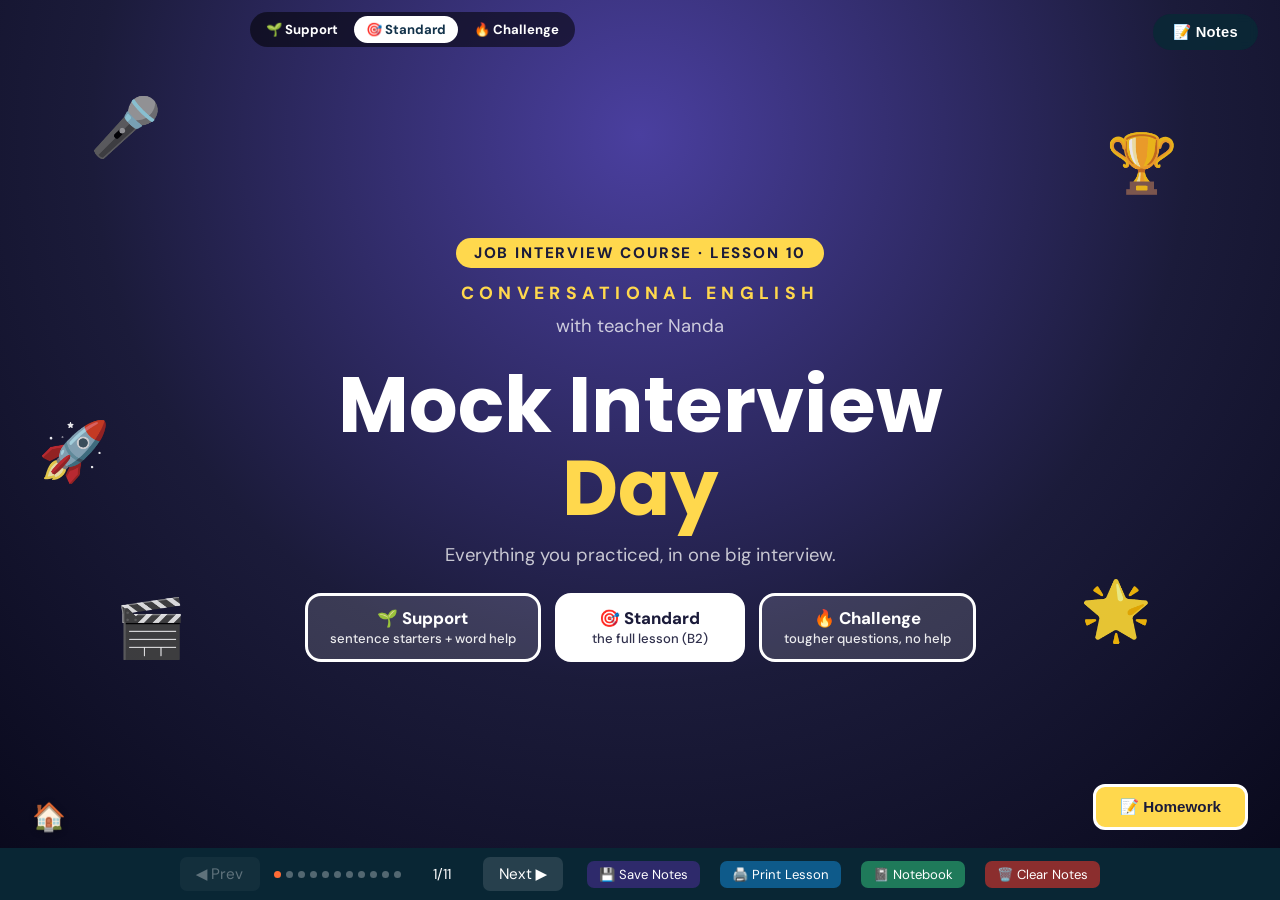
==== L10/index.html @ 5a89c386 "updates" ====
<!DOCTYPE html>
<html lang="en">
<head>
<meta charset="UTF-8">
<meta name="viewport" content="width=device-width, initial-scale=1.0">
<title>Job Interview 10 — Mock Interview Day</title>
<link rel="preconnect" href="https://fonts.googleapis.com">
<link href="https://fonts.googleapis.com/css2?family=Poppins:wght@600;700;800&family=DM+Sans:wght@400;500;700;800&display=swap" rel="stylesheet">
<style>
  * { box-sizing: border-box; }
  body { margin:0; font-family:'Segoe UI', system-ui, sans-serif; background:#0A0A0A; }
  #deck { position:relative; width:100%; height:100vh; overflow:hidden; }
  .slide {
    position:absolute; inset:0; opacity:0; pointer-events:none;
    transition:opacity .35s ease; overflow-y:auto; min-height:100vh;
    display:flex; flex-direction:column; background:#fff;
  }
  .slide.active { opacity:1; pointer-events:auto; }

  /* ===== COVER / HW COVER ===== */
  #s1, #hw-cover {
    background: linear-gradient(135deg, #180B08 0%, #3D1810 30%, #6B2318 55%, #8B3A1E 75%, #C44D1E 100%);
    align-items:center; justify-content:center;
  }
  .title-inner { position:relative; width:100%; height:100%; display:flex; flex-direction:column; align-items:center; justify-content:center; padding:40px; }
  .title-label { text-transform:uppercase; letter-spacing:.18em; font-size:1.1rem; font-weight:500; color:rgba(255,255,255,.65); margin-bottom:10px; }
  .title-sub { font-size:1.15rem; font-weight:400; color:rgba(255,255,255,.75); margin-bottom:26px; }
  .title-main { font-size:3.4rem; font-weight:900; color:#fff; line-height:1.1; text-align:center; max-width:900px; }
  .title-accent { color:#FF6B35; text-shadow:0 0 28px rgba(255,107,53,.5); }
  .hw-badge { background:rgba(255,255,255,.1); border-radius:8px; padding:7px 22px; font-size:1rem; letter-spacing:.15em; color:rgba(255,255,255,.85); text-transform:uppercase; font-weight:600; margin-bottom:32px; }

  /* ===== BANNERS ===== */
  .banner { width:100%; padding:13px 28px; font-size:1.1rem; font-weight:700; letter-spacing:.03em; display:flex; align-items:center; gap:10px; flex-shrink:0; color:#fff; }
  .banner-leadin    { background:#D35400; }
  .banner-listening { background:#0E7A8A; }
  .banner-speaking  { background:#B23A6B; }
  .banner-grammar   { background:#5A2E8C; }
  .banner-pron      { background:#A8571E; }
  .banner-reading   { background:#2A6B42; }
  .banner-vocab     { background:#1E7A5F; }
  .banner-video     { background:#A83232; }
  .banner-review    { background:#2E2A6B; }
  .banner-hw        { background:#1C2B3A; }

  .slide-main { flex:1; overflow-y:auto; width:100%; display:flex; flex-direction:column; padding-bottom:60px; }
  .content { padding:24px 48px 20px; flex:1; }
  h2 { font-size:1.85rem; font-weight:800; color:#1C2B3A; margin:0 0 14px; }
  .instruction { font-size:1.08rem; font-weight:700; color:#1C2B3A; margin:0 0 18px; }
  .inst-light { font-size:1.05rem; font-weight:400; color:#1C2B3A; margin:0 0 18px; line-height:1.7; }
  .discuss-label { font-size:1.08rem; font-weight:700; color:#1C2B3A; margin:0 0 14px; line-height:1.7; }
  .section-subhead { font-size:1.3rem; font-weight:800; color:#5A2E8C; margin:24px 0 10px; }
  .discuss-list { margin:0 0 18px; padding-left:22px; line-height:1.9; font-size:1.06rem; color:#1C2B3A; }
  .discuss-list li { margin-bottom:10px; }
  .discuss-box { background:#F4F8FA; border-left:6px solid #0E7A8A; border-radius:12px; padding:16px 20px 4px; margin-top:20px; }
  .discuss-box .discuss-label { margin-bottom:10px; line-height:1.7; }
  .discuss-box .discuss-list { margin-bottom:12px; }

  /* ===== CARDS / EXERCISE CONTAINERS ===== */
  .card { background:#F4F8FA; border-radius:12px; padding:1.5rem; box-shadow:0 2px 8px rgba(0,0,0,.06); margin-bottom:20px; }
  .book-placeholder { border:2px dashed #C9A227; background:#FBF6E8; border-radius:12px; padding:32px 24px; text-align:center; color:#7A5A1E; font-weight:600; margin-bottom:20px; }
  .book-placeholder .bp-icon { font-size:2.2rem; display:block; margin-bottom:8px; }
  .book-placeholder .bp-note { font-weight:400; font-size:1.05rem; color:#9A7A2E; margin-top:6px; }
  .lead-img-wrap { text-align:center; margin-bottom:20px; }
  .lead-img { width:100%; max-height:280px; object-fit:cover; border-radius:14px; box-shadow:0 4px 16px rgba(0,0,0,.15); }
  .lead-img-caption { font-size:1.08rem; font-style:italic; font-weight:700; color:#8B3A1E; margin:12px 0 0; }

  .ex-row { font-size:1.06rem; line-height:1.7; margin-bottom:10px; color:#1C2B3A; }
  .ans-input { border:none; border-bottom:2px solid #5A2E8C; background:transparent; font-size:1.05rem; font-weight:700; width:160px; padding:2px 4px; text-align:left; font-family:inherit; color:#1C2B3A; }
  .ans-input.small { width:120px; }
  .ans-input.wide { width:100%; margin-top:6px; }
  .ans-input.half { width:50%; margin-top:6px; }
  textarea.ans-input { display:block; min-height:70px; resize:vertical; text-align:left; }
  .ans-input:focus { outline:none; border-bottom-color:#B23A6B; }
  .ans-input.correct { color:#1A7A4A; border-bottom-color:#1A7A4A; }
  .ans-input.wrong { color:#C4614A; border-bottom-color:#C4614A; }
  .ans-input.empty-warn { color:#C98A1E; border-bottom-color:#C98A1E; }

  .two-col { columns:2; column-gap:40px; }
  .two-col .ex-row { break-inside:avoid; }
  .fixed-two-col { display:grid; grid-template-columns:1fr 1fr; gap:0 40px; align-items:start; }
  .fixed-three-col { display:grid; grid-template-columns:1fr 1fr 1fr; gap:0 28px; align-items:start; }

  .btn-row { display:flex; gap:12px; justify-content:center; margin-top:22px; flex-wrap:wrap; }
  .btn-check { background:#5A2E8C; color:#fff; border:none; border-radius:8px; padding:11px 26px; font-size:.95rem; font-weight:700; cursor:pointer; font-family:inherit; }
  .btn-reset { background:#e8e8ec; color:#333; border:none; border-radius:8px; padding:11px 26px; font-size:.95rem; font-weight:700; cursor:pointer; font-family:inherit; }
  .btn-suggest { background:#1B6E96; color:#fff; border:none; border-radius:8px; padding:11px 26px; font-size:.95rem; font-weight:700; cursor:pointer; font-family:inherit; }

  .suggest-box { display:none; background:#EAF4F6; border-left:4px solid #1B6E96; border-radius:8px; padding:16px 20px; margin-top:16px; font-size:1.05rem; line-height:1.7; color:#1C2B3A; }
  .suggest-box.show { display:block; }
  .suggest-box li { margin-bottom:6px; }

  /* circle MC */
  .circ-num { display:inline-flex; align-items:center; justify-content:center; width:24px; height:24px; border-radius:6px; font-weight:800; background:#eee; color:#5A2E8C; margin-right:8px; font-size:.9rem; }
  .circ-opt { border:1.5px solid #ccc; border-radius:14px; padding:4px 14px; margin:2px 4px; background:#fff; cursor:pointer; font-family:inherit; font-size:1.05rem; color:#1C2B3A; }
  .circ-opt.picked { border-color:#5A2E8C; background:#EEE7F7; font-weight:700; }
  .circ-opt.correct { border-color:#1A7A4A; background:#E3F5EA; color:#1A7A4A; font-weight:800; }
  .circ-opt.wrong { border-color:#C4614A; background:#FBEAE6; color:#C4614A; font-weight:800; }
  .example-badge { background:#2E7D32;color:#fff;display:inline-flex;align-items:center;justify-content:center;width:24px;height:24px;border-radius:6px;font-weight:800; margin-right:8px; font-size:.9rem; }

  /* classify */
  .classify-bank { display:flex; flex-wrap:wrap; gap:8px; margin-bottom:20px; }
  .classify-chip { border:1.5px solid #5A2E8C; color:#5A2E8C; border-radius:20px; padding:6px 16px; cursor:pointer; font-weight:700; font-size:1.05rem; background:#fff; font-family:inherit; }
  .classify-chip.selected { background:#5A2E8C; color:#fff; }
  .classify-chip.used { opacity:.35; cursor:default; border-style:dashed; }
  .classify-cols { display:grid; grid-template-columns:repeat(2,1fr); gap:14px; }
  .classify-col { background:#fff; border:2px solid #ddd; border-radius:10px; padding:14px; min-height:70px; cursor:pointer; }
  .classify-col h4 { margin:0 0 8px; font-size:1.1rem; color:#5A2E8C; }
  .classify-col .placed { display:inline-block; background:#EEE7F7; border-radius:14px; padding:3px 10px; margin:3px; font-size:1.05rem; font-weight:700; }
  .classify-col .placed.correct { background:#E3F5EA; color:#1A7A4A; }
  .classify-col .placed.wrong { background:#FBEAE6; color:#C4614A; }

  /* match colour pair */
  .match-wrap { display:grid; grid-template-columns:1fr 1fr; gap:40px; background:#F8FAFB; border-radius:14px; padding:1.3rem 1.4rem; }
  .match-col-head { font-weight:800; font-size:1.05rem; letter-spacing:.02em; margin-bottom:12px; padding-bottom:8px; border-bottom:2px solid #E0E6EC; }
  .match-col-head.mc-left { color:#5A2E8C; }
  .match-col-head.mc-right { color:#A8571E; }
  .match-item { padding:11px 14px; border-radius:8px; border:1.5px solid #ddd; margin-bottom:10px; cursor:pointer; font-size:1.05rem; color:#1C2B3A; user-select:none; position:relative; transition:border-color .15s, box-shadow .15s, transform .15s; background:#fff; box-shadow:0 1px 3px rgba(0,0,0,.06); display:flex; align-items:flex-start; }
  .match-item:not(.example-pair):hover { box-shadow:0 3px 10px rgba(0,0,0,.14); transform:translateY(-1px); }
  .match-item.example-pair { cursor:default; background:#EAF6EE !important; border-color:#2E7D32 !important; }
  .match-item.c0 { border-color:#7B2D8E; border-width:3px; background:#F3E6F7; box-shadow:0 0 0 2px rgba(123,45,142,.25); }
  .match-item.c1 { border-color:#C9822E; border-width:3px; background:#FBEFE0; box-shadow:0 0 0 2px rgba(201,130,46,.25); }
  .match-item.c2 { border-color:#2A5A9E; border-width:3px; background:#E3EBFA; box-shadow:0 0 0 2px rgba(42,90,158,.25); }
  .match-item.c3 { border-color:#0E7A8A; border-width:3px; background:#E3F2F4; box-shadow:0 0 0 2px rgba(14,122,138,.25); }
  .match-item.c4 { border-color:#B23A6B; border-width:3px; background:#F8E6EE; box-shadow:0 0 0 2px rgba(178,58,107,.25); }
  .match-item.c5 { border-color:#8C7A1E; border-width:3px; background:#F5F1DD; box-shadow:0 0 0 2px rgba(140,122,30,.25); }
  .match-item.c6 { border-color:#4A5A8C; border-width:3px; background:#E6E9F5; box-shadow:0 0 0 2px rgba(74,90,140,.25); }
  .match-item.c7 { border-color:#3E8C5E; border-width:3px; background:#E6F5EC; box-shadow:0 0 0 2px rgba(62,140,94,.25); }
  .match-item.picking { border-color:#5A2E8C; border-width:3px; border-style:dashed; box-shadow:0 0 0 2px rgba(90,46,140,.2); }
  .match-item.correctpair { outline:3px solid #1A7A4A; background:#1A7A4A !important; color:#fff; }
  .match-item.wrongpair { outline:3px solid #C4614A; background:#C4614A !important; color:#fff; }

  /* word bank tiles */
  .wb-bank { display:flex; flex-wrap:wrap; gap:8px; margin-bottom:18px; }
  .wb-bank.book-style { border-top:3px double #333; border-bottom:1px solid #ccc; padding:12px 4px; }
  .wb-tile { border:1.5px solid #A8571E; color:#A8571E; background:#fff; border-radius:18px; padding:6px 16px; cursor:pointer; font-weight:700; font-family:inherit; font-size:1.05rem; }
  .wb-tile.used { opacity:.35; border-style:dashed; cursor:default; }
  .wb-tile.selected { background:#A8571E; color:#fff; }
  .wb-tile.example-used { opacity:.5; border-style:dashed; cursor:default; text-decoration:line-through; }
  .wb-blank { display:inline-block; min-width:90px; border-bottom:2px solid #A8571E; padding:2px 8px; margin:0 3px; cursor:pointer; font-weight:700; color:#A8571E; text-align:center; }
  .wb-blank.filled { border-style:solid; }
  .wb-blank.correct { color:#1A7A4A; border-color:#1A7A4A; }
  .wb-blank.wrong { color:#C4614A; border-color:#C4614A; }

  /* audio / video placeholders */
  .audio-box { background:#f0f4f8; border-radius:999px; padding:10px 18px; display:flex; align-items:center; gap:14px; margin-bottom:18px; }
  .audio-box audio { width:100%; }
  .speaker-grid { display:grid; grid-template-columns:repeat(4,1fr); gap:16px; margin-bottom:22px; }
  .speaker-card { background:#F4F8FA; border-radius:14px; padding:12px; }
  .speaker-card img { width:100%; height:120px; object-fit:cover; border-radius:10px; display:block; }
  .speaker-card .sp-name { font-size:1.05rem; font-weight:800; color:#1C2B3A; margin:10px 0 8px; text-align:center; }
  .speaker-card .audio-box { margin-bottom:0; padding:6px 10px; }
  .who-table { border:1px solid #E2E8E2; border-radius:12px; overflow:hidden; }
  .who-row { display:grid; grid-template-columns:1fr repeat(4,86px); align-items:center; gap:8px; padding:9px 14px; border-bottom:1px solid #E2E8E2; font-size:1.06rem; line-height:1.5; color:#1C2B3A; }
  .who-row:last-child { border-bottom:none; }
  .who-row.who-head { background:#F4F8FA; font-weight:800; }
  .who-row.who-head span { text-align:center; }
  .who-row.who-head span:first-child { text-align:left; }
  .who-row .circ-opt { width:100%; margin:0; text-align:center; padding:4px 0; }
  .video-box { background:#1C2B3A; border-radius:14px; padding:16px 20px; margin-bottom:18px; }
  .video-box video { width:100%; border-radius:8px; display:block; }
  .video-box p { color:#fff; font-size:1.05rem; margin:0 0 10px; font-weight:700; letter-spacing:.02em; }
  .glossary-note { font-size:1.05rem; color:#666; font-style:italic; margin-top:10px; }
  .glossary-box { background:#F4F8FA; border-radius:10px; padding:14px 18px; margin-bottom:16px; }
  .glossary-box h4 { margin:0 0 8px; font-size:1rem; color:#5A2E8C; }
  .glossary-box p { margin:0 0 6px; font-size:1.05rem; line-height:1.7; color:#1C2B3A; }
  .glossary-box b { color:#1C2B3A; }

  /* answer key toggle */
  .akey-box { display:none; background:#F3EEF7; border-left:4px solid #5A2E8C; border-radius:8px; padding:16px 20px; margin-top:16px; font-size:1.05rem; line-height:1.7; color:#1C2B3A; }
  .akey-box.show { display:block; }
  .akey-box li { margin-bottom:8px; }
  .btn-akey { background:#5A2E8C; color:#fff; border:none; border-radius:8px; padding:11px 26px; font-size:.95rem; font-weight:700; cursor:pointer; font-family:inherit; }

  /* grammar theory / form reference */
  .gram-box { background:#F4F8FA; border-radius:12px; padding:18px 22px; margin-bottom:16px; border-left:6px solid #5A2E8C; }
  .gram-box h3 { margin:0 0 8px; font-size:1.1rem; color:#5A2E8C; }
  .gram-box p { font-size:1.06rem; line-height:1.7; color:#1C2B3A; margin:0 0 8px; }
  .gram-box .hl { font-weight:800; color:#5A2E8C; }
  .gram-box ul { margin:6px 0 0; padding-left:20px; font-size:1.05rem; line-height:1.8; color:#1C2B3A; }
  .gram-note { background:#FDF3D6; border-left:4px solid #C9A227; border-radius:8px; padding:14px 18px; font-size:1.05rem; color:#7A5A1E; margin-top:6px; line-height:1.7; }
  .gram-mistake { background:#FDEBEA; border-left:4px solid #C4614A; border-radius:8px; padding:14px 18px; font-size:1.05rem; color:#7A2A1E; margin-top:10px; line-height:1.7; }
  .gram-mistake s { color:#922B21; }
  .ex-example-centered { text-align:center; font-size:1.06rem; font-style:italic; color:#1A5030; background:#EAF6EE; border-radius:10px; padding:14px 24px; margin:0 0 22px; font-weight:600; line-height:1.7; }
  .ex-example-centered .ex-tag { display:block; font-style:normal; font-weight:800; letter-spacing:.06em; font-size:.78rem; text-transform:uppercase; color:#2F7A52; margin-bottom:6px; }

  /* CCQ box */
  .gx-two { display:grid; grid-template-columns:3fr 2fr; gap:20px; align-items:start; }
  .gx-board { background:#F4F8FA; border-radius:10px; padding:14px 18px; }
  .gx-board h4, .gx-h { margin:0 0 10px; color:#5A2E8C; font-size:1.1rem; }
  .gx-board .ex-row { margin-bottom:8px; line-height:1.6; }
  mark.gx-if { background:#E7EAF7; color:#3B4C99; font-weight:800; padding:1px 6px; border-radius:5px; }
  mark.gx-main { background:#FFF0D9; color:#9A5B00; font-weight:800; padding:1px 6px; border-radius:5px; }
  .ccq-box { background:#F4F8FA; border-radius:10px; padding:14px 18px; margin:14px 0; }
  .ccq-label { font-weight:700; color:#5A2E8C; margin-bottom:8px; font-size:1.05rem; }
  .ccq-list { list-style:none; margin:0; padding:0; display:flex; flex-direction:column; gap:8px; }
  .ccq-list li { font-size:1.05rem; color:#1C2B3A; line-height:1.7; }
  .ccq-list em { color:#5A2E8C; font-weight:700; font-style:normal; }
  .ccq-reveal-btn { background:#5A2E8C; color:#fff; border:none; border-radius:20px; padding:4px 14px; font-size:1.05rem; font-weight:700; cursor:pointer; margin-right:10px; }
  .ccq-reveal-btn:hover { background:#7A45B5; }
  .ccq-answer { display:none; color:#1A5030; font-weight:600; }
  .ccq-answer.show { display:inline; }

  /* speaking interview cards */
  /* ---- Risk Bingo ---- */
  .bingo-layout { display:grid; grid-template-columns:auto 1fr; gap:26px; align-items:start; }
  .bingo-card { display:grid; grid-template-columns:repeat(4,72px); gap:8px; }
  .bingo-cell { height:72px; border-radius:12px; border:2px solid #B23A6B; background:#fff; color:#B23A6B; font-family:inherit; font-size:1.6rem; font-weight:800; cursor:default; display:flex; align-items:center; justify-content:center; transition:background .25s, color .25s, transform .25s; }
  .bingo-cell.marked { background:#B23A6B; color:#fff; transform:scale(.94); }
  .bingo-cell.inline { box-shadow:0 0 0 4px #F2C14E; }
  .bingo-ball { width:120px; height:120px; border-radius:50%; background:#B23A6B; color:#fff; font-size:3rem; font-weight:800; display:flex; align-items:center; justify-content:center; margin:0 auto 16px; box-shadow:0 6px 18px rgba(178,58,107,.35); }
  .bingo-ball.empty { background:#F0E4EA; color:#B23A6B; }
  .bingo-prompt { background:#F8F0F4; border-left:6px solid #B23A6B; border-radius:12px; padding:18px 22px; min-height:150px; }
  .bingo-area { font-size:1.05rem; font-weight:800; color:#B23A6B; margin:0 0 8px; text-transform:uppercase; letter-spacing:.04em; }
  .bingo-q { font-size:1.15rem; line-height:1.6; color:#1C2B3A; margin:0; }
  .bingo-status { text-align:center; font-size:1.05rem; font-weight:700; color:#1C2B3A; margin-top:14px; min-height:1.6em; }
  .bingo-status.win { color:#B23A6B; font-size:1.25rem; }

  /* image placeholder */
  .img-placeholder { background:linear-gradient(135deg,#FBEFE0,#F5DCC0); border-radius:10px; display:flex; flex-direction:column; align-items:center; justify-content:center; color:#8B5A1E; font-size:.95rem; font-weight:600; border:2px dashed #D9B36C; margin:8px 0; padding:24px; text-align:center; min-height:120px; }
  .img-placeholder .ip-icon { font-size:1.8rem; margin-bottom:6px; }
  .photo-grid { display:grid; grid-template-columns:repeat(2,1fr); gap:14px; margin-bottom:16px; }
  .photo-item { position:relative; }
  .photo-item .img-placeholder { min-height:140px; margin:0; }
  .photo-num { position:absolute; top:8px; left:8px; background:#1C2B3A; color:#fff; width:26px; height:26px; border-radius:50%; display:flex; align-items:center; justify-content:center; font-weight:800; font-size:.9rem; }
  .photo-label { margin-top:6px; }
  .photo-label .wb-blank { display:block; width:100%; text-align:center; }

  /* article */
  .article-box { background:#FAFAF8; border-radius:12px; padding:20px 24px; margin-bottom:16px; border:1px solid #eee; }
  .article-box h3 { font-size:1.3rem; font-weight:900; color:#1C2B3A; margin:0 0 4px; line-height:1.3; }
  .article-box h3 .hl { background:#A83232; color:#fff; padding:2px 8px; border-radius:4px; }
  .article-box p { font-size:1.05rem; line-height:1.75; color:#1C2B3A; margin:0 0 14px; }
  .article-box p:last-child { margin-bottom:0; }

  /* checkbox tick list */
  .tick-list { display:flex; flex-direction:column; gap:8px; margin:10px 0 18px; }
  .tick-item { display:flex; align-items:center; gap:12px; padding:9px 14px; border:1.5px solid #ddd; border-radius:8px; cursor:pointer; font-size:1.05rem; color:#1C2B3A; background:#fff; transition:all .15s; }
  .tick-item:hover { border-color:#2A6B42; }
  .tick-box { width:22px; height:22px; border:2px solid #999; border-radius:5px; flex-shrink:0; display:flex; align-items:center; justify-content:center; font-size:.85rem; color:#fff; font-weight:800; }
  .tick-item.picked { border-color:#2A6B42; background:#EAF6EE; }
  .tick-item.picked .tick-box { background:#2A6B42; border-color:#2A6B42; }
  .tick-item.correct { border-color:#1A7A4A; background:#E3F5EA; }
  .tick-item.correct .tick-box { background:#1A7A4A; border-color:#1A7A4A; }
  .tick-item.wrong { border-color:#C4614A; background:#FBEAE6; }
  .tick-item.wrong .tick-box { background:#C4614A; border-color:#C4614A; }
  .tick-item.missed { border-color:#C98A1E; background:#FDF3D6; }

  /* dice */
  .dice-box { text-align:center; background:#F4F8FA; border-radius:14px; padding:30px; }
  .die-face { font-size:3.5rem; margin-bottom:16px; }
  .dice-prompt { font-size:1.15rem; font-weight:700; color:#1C2B3A; margin-top:16px; min-height:30px; }
  .book-hl { background:#D9D9D9; padding:1px 5px; border-radius:3px; }

  /* review */
  .review-grid { display:grid; grid-template-columns:1fr 1fr; gap:14px; margin:10px 0; }

  /* score scale (Listening 1a) */
  .score-card { background:#F4F8FA; border-radius:12px; padding:18px 22px; margin-bottom:16px; }
  .env-row { display:grid; grid-template-columns:1fr auto; align-items:center; gap:16px; padding:9px 0; border-bottom:1px solid #e2e8e2; font-size:1.05rem; color:#1C2B3A; }
  .env-row:last-child { border-bottom:none; }
  .env-row .env-label { min-width:0; }
  .env-scale { display:flex; gap:6px; }
  .scale-head { display:grid; grid-template-columns:1fr auto; gap:16px; align-items:end; padding-bottom:8px; }
  .scale-head .scale-anchors { display:flex; gap:6px; }
  .scale-head .scale-anchors span { width:32px; text-align:center; font-size:.7rem; line-height:1.2; color:#5A6B7A; font-style:italic; }
  .env-pill { width:32px; height:32px; border-radius:50%; border:1.5px solid #0E7A8A; color:#0E7A8A; background:#fff; cursor:pointer; font-weight:700; font-size:.95rem; display:flex; align-items:center; justify-content:center; font-family:inherit; }
  .env-pill.picked { background:#0E7A8A; color:#fff; }

  /* ===== NAV / NOTES / HOME ===== */
  #notesBtn { position:fixed; top:14px; right:22px; z-index:1000; background:rgba(10,40,54,.88); color:#fff; border:none; padding:9px 20px; border-radius:22px; cursor:pointer; font-size:.92rem; font-weight:600; letter-spacing:.02em; transition:background .2s; backdrop-filter:blur(4px); }
  #notesBtn:hover { background:rgba(10,40,54,1); }
  #notesDragHandle { cursor: move; user-select: none; padding: 2px 8px; margin-right: 4px; opacity: .55; font-size: .95rem; border-radius: 4px; display: inline-block; }
  #notesDragHandle:hover { opacity: 1; background: rgba(255,255,255,.15); }
  #notesPanel.dragging { transition: none !important; }
  #homeBtn { position:fixed; top:14px; left:50%; transform:translateX(-50%); z-index:1000; display:none; background:rgba(10,40,54,.88); color:#fff; border:none; width:38px; height:38px; border-radius:50%; cursor:pointer; font-size:1.1rem; align-items:center; justify-content:center; transition:background .2s; backdrop-filter:blur(4px); }
  #homeBtn:hover { background:rgba(20,96,122,.95); }
  #notesPanel { position:fixed; top:54px; right:22px; z-index:999; width:360px; max-height:0; overflow:hidden; transition:max-height .35s ease, opacity .25s ease; opacity:0; border-radius:14px; }
  #notesPanel.open { max-height:320px; opacity:1; }
  #notesPanel.cover { left:50%; right:auto; top:56px; transform:translateX(-50%); width:min(760px,94vw); max-height:calc(100vh - 110px) !important; display:flex; flex-direction:column; }
  #notesPanel.cover #notesTA { min-height:calc(100vh - 210px) !important; max-height:calc(100vh - 210px) !important; overflow-y:auto; }
  #notesToolbar { display:flex; gap:5px; padding:6px 10px; background:rgba(10,40,54,.7); border-radius:10px 10px 0 0; align-items:center; flex-wrap:wrap; }
  #notesToolbar button { background:rgba(255,255,255,.12); border:none; border-radius:5px; color:#fff; font-size:.85rem; padding:3px 9px; cursor:pointer; font-family:inherit; transition:background .15s; }
  #notesToolbar button:hover { background:rgba(255,255,255,.25); }
  #notesTA { width:100%; min-height:220px; max-height:260px; padding:14px; border:none; border-radius:0 0 14px 14px; outline:none; font-size:1rem; line-height:1.55; background:rgba(10,40,54,.92); color:#fff; font-family:inherit; backdrop-filter:blur(6px); box-sizing:border-box; overflow-y:auto; }
  #notesTA:empty::before { content:attr(data-placeholder); color:rgba(255,255,255,.4); pointer-events:none; }
  #notesTA [style*="background-color"] { color:#1a1a1a !important; }
  #nav { position:fixed; bottom:0; left:0; right:0; height:52px; background:rgba(10,40,54,.96); z-index:500; display:flex; align-items:center; justify-content:center; gap:14px; }
  #nav button { background:rgba(255,255,255,.12); color:#fff; border:none; border-radius:7px; padding:7px 16px; font-size:.95rem; cursor:pointer; font-family:inherit; }
  #nav button:disabled { opacity:.35; cursor:default; }
  #dots { display:flex; gap:5px; flex-wrap:wrap; max-width:360px; justify-content:center; }
  .dot { width:7px; height:7px; border-radius:50%; background:rgba(255,255,255,.3); cursor:pointer; }
  .dot.active { background:#FF6B35; }
  #counter { color:#fff; font-size:.9rem; min-width:54px; text-align:center; }

  /* print */
  .slide-notes-print { display:none; }
  .lesson-link-print { display:none; }
  @media print {
    @page { margin:1.2cm; }
    * { -webkit-print-color-adjust:exact !important; print-color-adjust:exact !important; }
    html, body { height:auto !important; overflow:visible !important; background:#fff !important; display:block !important; }
    #deck { overflow:visible !important; height:auto !important; display:block !important; position:static !important; }
    #notesBtn, #notesPanel, #nav, #homeBtn { display:none !important; }
    body.print-all .slide { display:flex !important; flex-direction:column !important; position:relative !important; inset:auto !important; opacity:1 !important; padding:16px 24px !important; page-break-after:always; break-after:page; min-height:0 !important; height:auto !important; }
    .slide * { flex:none !important; height:auto !important; min-height:0 !important; max-height:none !important; }
    .slide-main, .content { overflow:visible !important; }
    img, video { max-height:240px !important; width:auto !important; max-width:100% !important; object-fit:contain !important; }
    body.print-all .slide::before { content:"Job Interview 10 \2014  Mock Interview Day"; display:block !important; font-size:10px; color:#999; font-family:'Segoe UI', Arial, sans-serif; padding-bottom:5px; border-bottom:1px solid #ddd; margin-bottom:8px; }
    body.print-all #s1::before { display:none !important; }
    .lesson-link-print { display:block !important; padding:28px 32px; margin-bottom:20px; background:linear-gradient(135deg, #180B08 0%, #3D1810 30%, #6B2318 55%, #8B3A1E 75%, #C44D1E 100%); border-radius:12px; text-align:center; font-family:'Segoe UI', Arial, sans-serif; }
    .lesson-link-print .lp-title { display:block; font-size:30px; font-weight:900; color:#fff; margin-bottom:10px; letter-spacing:.01em; line-height:1.2; }
    .lesson-link-print .lp-sub { display:block; font-size:20px; color:rgba(255,255,255,.88); font-weight:500; }
    .lesson-link-print a { color:#FF6B35; font-weight:800; text-decoration:underline; font-size:20px; }
    .slide-notes-print { display:block !important; margin-top:12px; padding:10px 14px; border-top:2px solid #0E5A8A; background:#E3F2FD; border-radius:6px; font-size:12px; line-height:1.6; color:#1A1A2E; }
    .slide-notes-print-label { font-size:10px; font-weight:800; color:#0E5A8A; text-transform:uppercase; letter-spacing:1px; margin-bottom:4px; display:block; }
    .card-body, .card-body * { color:#1a1a1a !important; }
  }


/* ===== JOB INTERVIEW COURSE — shared components (colors come from per-lesson :root vars) ===== */
.content { zoom:1.25; }
@media print { .content { zoom:1; } }
.slide { background:var(--paper,#fff); }
.slide-main { background-image:var(--pattern,none); background-size:var(--patsize,auto); }
h2 { font-family:var(--fh,'Fredoka'),sans-serif; color:var(--c1); }
.instruction, .inst-light, .discuss-label { color:var(--ink,#1C2B3A); }
.banner { background:linear-gradient(90deg,var(--c1),var(--c2)) !important; font-family:var(--fh,'Fredoka'),sans-serif; font-size:1.2rem; }
.btn-check { background:var(--c1); }
.ans-input { border-bottom-color:var(--c2); }
.circ-num { color:var(--c1); }
.gram-box { border-left-color:var(--c2); background:var(--c3); }
.gram-box h3, .gram-box .hl { color:var(--c1); }

/* ---- level switch ---- */
.sup, .chal, .sup-i, .chal-i { display:none; }
.lv-support .sup, .lv-challenge .chal { display:block; }
.lv-support .sup-i, .lv-challenge .chal-i { display:inline; }
.lv-support .nsup { display:none; }
.sup { background:#E9F7EF; border-left:5px solid #2FA36B; border-radius:10px; padding:12px 16px; margin:12px 0; font-size:1.02rem; line-height:1.7; color:#1C4A33; }
.sup::before { content:"🌱 Support"; display:block; font-weight:800; font-size:.78rem; letter-spacing:.1em; text-transform:uppercase; color:#2FA36B; margin-bottom:2px; }
.chal { background:#FFF0E6; border-left:5px solid #E8590C; border-radius:10px; padding:12px 16px; margin:12px 0; font-size:1.02rem; line-height:1.7; color:#6B2A05; }
.chal::before { content:"🔥 Challenge"; display:block; font-weight:800; font-size:.78rem; letter-spacing:.1em; text-transform:uppercase; color:#E8590C; margin-bottom:2px; }
#lvBar { position:fixed; top:12px; left:250px; z-index:1100; display:flex; gap:4px; background:rgba(0,0,0,.55); padding:4px; border-radius:999px; }
#lvBar button { border:none; border-radius:999px; padding:5px 12px; font-size:.82rem; font-weight:700; cursor:pointer; background:transparent; color:#fff; font-family:inherit; }
#lvBar button.on { background:#fff; color:#12324A; }
.lv-pick { display:flex; gap:14px; margin-top:26px; flex-wrap:wrap; justify-content:center; position:relative; z-index:4; }
.lv-pick button { border:3px solid #fff; border-radius:16px; padding:12px 22px; font-size:1.05rem; font-weight:800; cursor:pointer; background:rgba(255,255,255,.14); color:#fff; font-family:inherit; min-width:190px; line-height:1.3; }
.lv-pick button small { display:block; font-weight:500; font-size:.82rem; opacity:.9; }
.lv-pick button.on { background:#fff; color:var(--c1); }

/* ---- cover ---- */
.cv-chip { position:absolute; z-index:1; font-size:clamp(2rem,4.5vw,4rem); opacity:.9; animation:cvf 7s ease-in-out infinite; }
@keyframes cvf { 0%,100%{ transform:translateY(0) rotate(-4deg);} 50%{ transform:translateY(-16px) rotate(5deg);} }
.title-main { font-family:var(--fh,'Fredoka'),sans-serif; color:#fff; font-weight:700; line-height:1.08; font-size:clamp(2.8rem,6vw,5.2rem); position:relative; z-index:3; }
.title-accent { color:var(--c4); text-shadow:none; }
.title-label { color:var(--c4); font-weight:800; letter-spacing:.3em; }
.course-tag { display:inline-block; background:var(--c4); color:var(--c1); font-weight:800; border-radius:999px; padding:5px 18px; font-size:.95rem; letter-spacing:.12em; text-transform:uppercase; margin-bottom:14px; position:relative; z-index:3; }
.cover-btn { background:var(--c4) !important; color:var(--c1) !important; border:3px solid #fff !important; border-radius:12px !important; font-weight:800 !important; }

/* ---- tip / pattern boxes ---- */
.tipbox { background:var(--c3); border-left:6px solid var(--c2); border-radius:12px; padding:16px 22px; margin:0 0 16px; font-size:1.06rem; line-height:1.75; color:var(--ink,#1C2B3A); }
.tipbox h3 { margin:0 0 8px; font-size:1.12rem; color:var(--c1); font-family:var(--fh,'Fredoka'),sans-serif; }
.chip-a, .chip-b, .chip-c { font-weight:800; padding:1px 9px; border-radius:6px; }
.chip-a { color:#1B6E96; background:#E1F0F7; } .chip-b { color:#B03A5B; background:#FBE6EC; } .chip-c { color:#1A7A4A; background:#E3F5EA; }
.twocol { display:grid; grid-template-columns:1fr 1fr; gap:22px; align-items:start; }
.stack { display:flex; flex-direction:column; gap:12px; }
.bigq { font-family:var(--fh,'Fredoka'),sans-serif; font-size:1.7rem; line-height:1.35; color:var(--c1); background:#fff; border:3px solid var(--c2); border-radius:18px; padding:18px 24px; box-shadow:5px 5px 0 var(--c2); }

/* ---- flag sort ---- */
.fs { display:grid; grid-template-columns:1fr 1fr; gap:14px 28px; }
.fs-col { display:flex; flex-direction:column; gap:12px; }
.fs-card { background:#fff; border:2px solid #D5DEE5; border-radius:14px; padding:12px 16px; font-size:1.05rem; line-height:1.6; }
.fs-card .fs-t { display:block; margin-bottom:8px; }
.fs-btn { border:2px solid #C9D3DB; background:#F6F8FA; border-radius:999px; padding:4px 14px; margin-right:6px; font-family:inherit; font-size:.92rem; font-weight:700; cursor:pointer; color:#33475B; }
.fs-btn.sel { background:var(--c1); color:#fff; border-color:var(--c1); }
.fs-card.ok { border-color:#1A7A4A; background:#E3F5EA; } .fs-card.bad { border-color:#C4614A; background:#FBEAE6; } .fs-card.empty-warn { border-color:#C98A1E; background:#FFF6E1; }

/* ---- multi pick ---- */
.mp { display:grid; grid-template-columns:1fr 1fr; gap:12px 20px; }
.mp-opt { border:2px solid #C9D3DB; background:#fff; border-radius:14px; padding:12px 16px; font-size:1.05rem; line-height:1.55; cursor:pointer; text-align:left; font-family:inherit; color:var(--ink,#1C2B3A); }
.mp-opt.picked { border-color:var(--c2); background:var(--c3); font-weight:700; }
.mp-opt.ok { border-color:#1A7A4A; background:#E3F5EA; color:#1A7A4A; font-weight:800; } .mp-opt.bad { border-color:#C4614A; background:#FBEAE6; color:#C4614A; font-weight:800; }

/* ---- order chips ---- */
.og-slots { display:flex; flex-direction:column; gap:8px; margin-bottom:14px; }
.og-slot { min-height:50px; border:2px dashed #B8C4CE; border-radius:12px; padding:5px 8px 5px 48px; position:relative; background:#FAFBFC; display:flex; align-items:center; }
.og-slot::before { content:attr(data-n); position:absolute; left:8px; top:50%; transform:translateY(-50%); width:30px; height:30px; border-radius:50%; background:var(--c1); color:#fff; font-weight:800; display:flex; align-items:center; justify-content:center; }
.og-slot.filled { border-style:solid; border-color:var(--c2); }
.og-pool { display:flex; flex-direction:column; gap:8px; }
.og-chip { background:var(--c3); border:2px solid var(--c2); border-radius:12px; padding:8px 14px; font-size:1.02rem; line-height:1.5; cursor:pointer; text-align:left; font-family:inherit; color:var(--ink,#1C2B3A); width:100%; }
.og-chip:hover { filter:brightness(.96); }
.og-chip.ok { background:#E3F5EA; border-color:#1A7A4A; color:#1A7A4A; font-weight:700; } .og-chip.bad { background:#FBEAE6; border-color:#C4614A; color:#C4614A; font-weight:700; }

/* ---- buckets ---- */
.bk-pool { display:flex; flex-wrap:wrap; gap:8px; margin-bottom:14px; padding:12px; background:#F4F6F8; border-radius:12px; min-height:56px; }
.bk-chip { background:#fff; border:2px solid var(--c2); border-radius:12px; padding:7px 13px; font-size:1.0rem; line-height:1.5; cursor:pointer; text-align:left; font-family:inherit; color:var(--ink,#1C2B3A); max-width:100%; }
.bk-chip.sel { background:var(--c4); box-shadow:0 0 0 3px var(--c1); }
.bk-chip.ok { background:#E3F5EA; border-color:#1A7A4A; color:#1A7A4A; font-weight:700; } .bk-chip.bad { background:#FBEAE6; border-color:#C4614A; color:#C4614A; font-weight:700; }
.bk-row { display:grid; grid-template-columns:repeat(var(--cols,2),1fr); gap:14px; }
.bk-b { border:3px solid var(--c1); border-radius:14px; background:#fff; cursor:pointer; min-height:120px; }
.bk-b h4 { margin:0; padding:8px 14px; background:var(--c1); color:#fff; font-family:var(--fh,'Fredoka'),sans-serif; font-size:1.12rem; }
.bk-drop { padding:10px; display:flex; flex-direction:column; gap:8px; }

/* ---- timer ---- */
.tm { display:inline-flex; align-items:center; gap:18px; background:var(--c1); color:#fff; border-radius:20px; padding:14px 26px; margin:8px 0; }
.tm-d { font-family:var(--fh,'Fredoka'),sans-serif; font-size:2.6rem; min-width:90px; text-align:center; font-weight:700; }
.tm.done { background:#B23A3A; }
.tm button { background:var(--c4); color:var(--c1); border:none; border-radius:10px; padding:9px 18px; font-weight:800; font-size:1rem; cursor:pointer; font-family:inherit; }

/* ---- roulette ---- */
.rl { text-align:center; background:var(--c3); border:3px solid var(--c2); border-radius:22px; padding:22px 26px; }
.rl-q { font-family:var(--fh,'Fredoka'),sans-serif; font-size:1.8rem; color:var(--c1); line-height:1.35; min-height:3.6em; display:flex; align-items:center; justify-content:center; }
.rl-f { color:#1C4A33; font-size:1.02rem; margin:2px 0 12px; font-style:italic; }
.rl button { background:var(--c1); color:#fff; border:none; border-radius:12px; padding:12px 28px; font-size:1.05rem; font-weight:800; cursor:pointer; font-family:inherit; margin-top:8px; }

/* ---- branching scenario ---- */
.br-opt { display:block; width:100%; text-align:left; background:#fff; border:2px solid #C9D3DB; border-radius:14px; padding:12px 16px; margin-bottom:10px; font-size:1.05rem; line-height:1.55; cursor:pointer; font-family:inherit; color:var(--ink,#1C2B3A); }
.br-opt.sel { border-color:var(--c2); background:var(--c3); }
.br-fb { display:none; border-radius:12px; padding:14px 18px; font-size:1.05rem; line-height:1.65; margin-top:6px; }
.br-fb.show { display:block; } .br-fb.good { background:#E3F5EA; border-left:6px solid #1A7A4A; } .br-fb.ok { background:#FFF6E1; border-left:6px solid #C98A1E; } .br-fb.bad { background:#FBEAE6; border-left:6px solid #C4614A; }

/* ---- answer builder ---- */
.ab { background:#fff; border:3px solid var(--c2); border-radius:20px; padding:18px 22px; }
.ab-step { margin-bottom:14px; }
.ab-lab { font-family:var(--fh,'Fredoka'),sans-serif; font-weight:700; font-size:1.12rem; color:var(--c1); }
.ab-hint { font-size:.98rem; color:#556; margin:0 0 4px; }
.ab-in { width:100%; border:2px solid #C9D3DB; border-radius:10px; padding:8px 12px; font-family:inherit; font-size:1.05rem; line-height:1.55; text-align:left; resize:vertical; color:var(--ink,#1C2B3A); }
.ab-in:focus { outline:none; border-color:var(--c2); }
.ab-out { display:none; background:var(--c3); border-radius:14px; padding:14px 18px; margin-top:14px; font-size:1.08rem; line-height:1.75; }
.ab-out.show { display:block; } .ab-out p { margin:6px 0 8px; } .ab-ok { color:#1A7A4A; font-weight:800; } .ab-warn { color:#C4614A; font-weight:700; }
.ab-sup { font-size:.98rem; }

/* ---- course-wide small bits ---- */
.pill { display:inline-block; background:var(--c3); border:2px solid var(--c2); border-radius:999px; padding:3px 14px; margin:3px 4px 3px 0; font-weight:700; font-size:1rem; }
.mapgrid { display:grid; grid-template-columns:repeat(3,1fr); gap:14px; }
.maptile { border:none; border-radius:999px; padding:20px 14px; background:var(--c1); color:#fff; font-weight:800; font-size:1.1rem; cursor:pointer; font-family:inherit; line-height:1.3; }
.maptile.on { background:var(--c4); color:var(--c1); box-shadow:0 0 0 4px var(--c1); }
.mapinfo { background:var(--c3); border-left:6px solid var(--c2); border-radius:12px; padding:14px 20px; margin-top:14px; font-size:1.06rem; line-height:1.7; min-height:96px; }
.ccq-answer { display:none; } .ccq-answer.show { display:inline; }
.say-it { background:#fff; border:2px dashed var(--c2); border-radius:14px; padding:12px 18px; font-size:1.06rem; line-height:1.7; margin:10px 0; }

.og.wide { display:grid; grid-template-columns:1fr 1fr; gap:0 22px; align-items:start; }
.og.wide .btn-row { grid-column:1 / -1; }
.bk.side { display:grid; grid-template-columns:1fr 1fr; gap:0 22px; align-items:start; }
.bk.side .bk-pool { flex-direction:column; margin-bottom:0; }
.bk.side .bk-row { align-self:start; }
.bk.side .btn-row { grid-column:1 / -1; }

/* ---- simulator ---- */
.sim { background:#fff; border:3px solid var(--c1); border-radius:22px; overflow:hidden; }
.sim-top { display:flex; align-items:center; gap:14px; background:var(--c1); color:#fff; padding:10px 18px; }
.sim-face { font-size:2.2rem; } .sim-who { font-weight:800; font-size:1.05rem; flex:1; }
.sim-meter { width:240px; height:16px; background:rgba(255,255,255,.25); border-radius:99px; overflow:hidden; } .sim-fill { height:100%; width:0; background:var(--c4); transition:width .5s; }
.sim-log { height:190px; overflow-y:auto; padding:14px 18px; background:var(--c3); display:flex; flex-direction:column; gap:10px; }
.sim-b { max-width:80%; padding:10px 16px; border-radius:16px; font-size:1.04rem; line-height:1.6; }
.sim-b.them { align-self:flex-start; background:#fff; border:2px solid var(--c1); } .sim-b.me { align-self:flex-end; background:var(--c2); color:#fff; }
.sim-b.fb { align-self:center; font-size:.98rem; font-style:italic; max-width:92%; } .sim-b.fb.good { background:#E3F5EA; color:#14573A; } .sim-b.fb.ok { background:#FFF6E1; color:#7A5100; } .sim-b.fb.bad { background:#FBEAE6; color:#8A2E1B; }
.sim-opts { padding:12px 18px 6px; display:flex; flex-direction:column; gap:8px; min-height:30px; }
.sim-opt { text-align:left; background:#fff; border:2px solid var(--c2); border-radius:12px; padding:10px 14px; font-size:1.03rem; line-height:1.5; cursor:pointer; font-family:inherit; color:var(--ink); }
.sim-opt:hover { background:var(--c3); }
.sim-end { display:none; padding:12px 18px 16px; text-align:center; } .sim-verdict { font-size:1.2rem; font-weight:800; color:var(--c1); margin-bottom:10px; }
.sim-end button { background:var(--c1); color:#fff; border:none; border-radius:10px; padding:10px 22px; font-weight:800; cursor:pointer; font-family:inherit; font-size:1rem; }

/* ---- rapid fire ---- */
.rf { background:var(--c1); color:#fff; border-radius:22px; padding:18px 22px; }
.rf-head { display:flex; justify-content:space-between; font-weight:800; margin-bottom:8px; } .rf-track { height:10px; background:rgba(255,255,255,.2); border-radius:99px; overflow:hidden; margin-bottom:14px; } .rf-bar { height:100%; background:var(--c4); width:100%; }
.rf-q { font-family:var(--fh),sans-serif; font-size:1.55rem; line-height:1.4; margin-bottom:14px; min-height:3.2em; } .rf-late { color:var(--c4); font-size:1rem; }
.rf-opts { display:grid; grid-template-columns:1fr 1fr; gap:10px; }
.rf-opt { background:#fff; color:var(--ink); border:3px solid transparent; border-radius:14px; padding:12px 14px; font-size:1.08rem; font-weight:700; cursor:pointer; font-family:inherit; text-align:left; line-height:1.4; }
.rf-opt:hover:not(:disabled) { border-color:var(--c4); } .rf-opt.ok { background:#2FBF6B; color:#fff; } .rf-opt.bad { background:#E0533D; color:#fff; } .rf-opt:disabled { cursor:default; }
.rf-end { display:none; text-align:center; padding:16px 0; } .rf-result { font-family:var(--fh),sans-serif; font-size:1.8rem; margin-bottom:12px; }
.rf-end button { background:var(--c4); color:var(--c1); border:none; border-radius:10px; padding:10px 24px; font-weight:800; cursor:pointer; font-family:inherit; font-size:1rem; }

/* ---- memory ---- */
.mem-top { display:flex; align-items:center; gap:16px; margin-bottom:10px; font-weight:800; color:var(--c1); } .mem-top button { background:var(--c1); color:#fff; border:none; border-radius:8px; padding:6px 14px; font-weight:700; cursor:pointer; font-family:inherit; }
.mem-grid { display:grid; grid-template-columns:repeat(4,1fr); gap:10px; }
.mem-c { position:relative; min-height:86px; border:none; border-radius:14px; background:var(--c1); color:transparent; font-size:1rem; font-weight:700; line-height:1.35; cursor:pointer; font-family:inherit; padding:8px 10px; }
.mem-c::before { content:"?"; position:absolute; inset:0; display:flex; align-items:center; justify-content:center; font-size:2rem; color:var(--c4); font-family:var(--fh),sans-serif; }
.mem-c.open, .mem-c.done { background:#fff; color:var(--ink); border:3px solid var(--c2); } .mem-c.open::before, .mem-c.done::before { display:none; } .mem-c.done { background:#E3F5EA; border-color:#1A7A4A; color:#14573A; }
.mem-win { display:none; margin-top:12px; font-weight:800; color:#1A7A4A; font-size:1.15rem; text-align:center; }

/* ---- word order ---- */
.wo-item { margin-bottom:16px; } .wo-line { min-height:52px; border:2px dashed #B8C4CE; border-radius:12px; padding:6px 8px; display:flex; flex-wrap:wrap; gap:6px; background:#FAFBFC; margin-bottom:8px; align-items:center; }
.wo-line.ok { border:2px solid #1A7A4A; background:#E3F5EA; } .wo-line.bad { border:2px solid #C4614A; background:#FBEAE6; }
.wo-pool { display:flex; flex-wrap:wrap; gap:6px; } .wo-t { background:var(--c3); border:2px solid var(--c2); border-radius:10px; padding:5px 12px; font-size:1.05rem; cursor:pointer; font-family:inherit; color:var(--ink); }

/* ---- error hunt ---- */
.eh-item { background:#fff; border:2px solid #D5DEE5; border-radius:14px; padding:10px 14px; margin-bottom:10px; line-height:2; } .eh-item.ok { border-color:#1A7A4A; background:#E3F5EA; } .eh-item.bad { border-color:#C4614A; background:#FBEAE6; } .eh-item.empty-warn { border-color:#C98A1E; background:#FFF6E1; }
.eh-w { border:none; background:transparent; font-size:1.06rem; font-family:inherit; cursor:pointer; padding:2px 5px; border-radius:7px; color:var(--ink); } .eh-w:hover { background:var(--c3); } .eh-w.sel { background:var(--c4); font-weight:800; outline:2px solid var(--c1); }
.eh-fixlab { font-size:.92rem; font-weight:700; color:var(--c1); margin-left:8px; } .eh-in { border:none; border-bottom:2px solid var(--c2); background:transparent; font-size:1.05rem; font-weight:700; width:150px; font-family:inherit; text-align:left; color:var(--ink); }

/* ---- thought bubbles ---- */
.say { background:var(--c2); color:#fff; border-radius:16px 16px 16px 4px; padding:10px 16px; font-size:1.06rem; line-height:1.6; margin-bottom:6px; }
.thought { display:none; background:#fff; border:3px dotted var(--c1); border-radius:20px; padding:10px 16px; font-style:italic; line-height:1.6; margin:4px 0 14px 26px; color:var(--c1); } .thought.show { display:block; }
.mindbtn { background:var(--c4); color:var(--c1); border:none; border-radius:999px; padding:4px 14px; font-weight:800; font-size:.9rem; cursor:pointer; font-family:inherit; margin-bottom:6px; }

.rf-track{display:none!important}

:root{--c1:#1B1B3A;--c2:#F5B700;--c3:#FFF8DC;--c4:#FFD84D;--ink:#1B1B3A;--fh:'Poppins';--pattern:radial-gradient(rgba(245,183,0,.16) 2px,transparent 2.5px);--patsize:44px 44px;}
body{font-family:'DM Sans','Segoe UI',system-ui,sans-serif;background:#1B1B3A;}
#s1,#hw-cover{background:radial-gradient(circle at 50% 15%, #4A3F9F 0%, #1B1B3A 55%, #08081A 100%);align-items:center;justify-content:center;}
.rl:not(.spun) .rl-f{display:none !important;}


</style>
</head>
<body data-lesson="Lesson 10">
<div id="progBar"></div>
<button id="homeBtn" onclick="goTo(0)">🏠</button>
<button id="notesBtn" onclick="toggleNotes()">📝 Notes</button>
<div id="notesPanel">
  <div id="notesToolbar"><span id="notesDragHandle" title="Drag to move">⠷⠷</span>
    <button onclick="notesFormat('bold')" title="Bold"><b>B</b></button>
    <button onclick="notesFormat('underline')" title="Underline"><u>U</u></button>
    <span style="display:flex;gap:3px;align-items:center;margin-left:6px;padding-left:6px;border-left:1px solid rgba(255,255,255,.2)">
      <button onclick="notesHilite('#FFE600')" title="Yellow" style="background:#FFE600;width:20px;height:20px;padding:0;border-radius:4px;border:none;cursor:pointer;"></button>
      <button onclick="notesHilite('#90EE90')" title="Green"  style="background:#90EE90;width:20px;height:20px;padding:0;border-radius:4px;border:none;cursor:pointer;"></button>
      <button onclick="notesHilite('#FFB3C6')" title="Pink"   style="background:#FFB3C6;width:20px;height:20px;padding:0;border-radius:4px;border:none;cursor:pointer;"></button>
      <button onclick="notesHilite('#ADD8E6')" title="Blue"   style="background:#ADD8E6;width:20px;height:20px;padding:0;border-radius:4px;border:none;cursor:pointer;"></button>
      <button onclick="notesHilite('remove')" title="Remove highlight" style="font-size:.78rem;padding:2px 7px;color:#ff9999;margin-left:2px;background:rgba(255,255,255,.1);border:none;border-radius:4px;cursor:pointer;">✕</button>
    </span>
  </div>
  <div id="notesTA" contenteditable="true" data-placeholder="Your notes for this slide…" spellcheck="false" oninput="saveNotes()"></div>
</div>

<div id="lvBar"><button data-lv="support" onclick="setLevel('support')">🌱 Support</button><button data-lv="standard" onclick="setLevel('standard')">🎯 Standard</button><button data-lv="challenge" onclick="setLevel('challenge')">🔥 Challenge</button></div>
<div id="deck">

<div class="slide active" id="s1">
  <div class="cv-chip" style="top:10%;left:7%">🎤</div><div class="cv-chip" style="top:14%;right:8%;animation-delay:-2s">🏆</div><div class="cv-chip" style="bottom:26%;left:9%;animation-delay:-4s">🎬</div><div class="cv-chip" style="bottom:28%;right:10%;animation-delay:-1s">🌟</div><div class="cv-chip" style="top:46%;left:3%;animation-delay:-3s">🚀</div>
  <div class="title-inner">
    <div class="course-tag">Job Interview Course · Lesson 10</div>
    <div class="title-label">Conversational English</div>
    <div class="title-sub">with teacher Nanda</div>
    <div class="title-main">Mock Interview<br><span class="title-accent">Day</span></div>
    <div class="title-sub" style="margin:14px 0 0;position:relative;z-index:3;">Everything you practiced, in one big interview.</div>
    <div class="lv-pick">
      <button data-lv="support" onclick="setLevel('support')">🌱 Support<small>sentence starters + word help</small></button>
      <button data-lv="standard" onclick="setLevel('standard')">🎯 Standard<small>the full lesson (B2)</small></button>
      <button data-lv="challenge" onclick="setLevel('challenge')">🔥 Challenge<small>tougher questions, no help</small></button></div>
    <a href="../index.html" title="All lessons" style="position:absolute;bottom:70px;left:32px;font-size:1.7rem;line-height:1;text-decoration:none;filter:drop-shadow(0 1px 3px rgba(0,0,0,.3));z-index:5;">🏠</a>
    <div style="position:absolute;bottom:70px;right:32px;z-index:5;"><button class="cover-btn" onclick="goToId('hw-cover')" style="padding:11px 24px;font-size:.95rem;cursor:pointer;">📝 Homework</button></div>
  </div>
</div>

<div class="slide" id="s-recap">
  <div class="banner banner-leadin">🔥 Lead-in</div>
  <div class="slide-main"><div class="content">
    <h2>Warm-up: what do you remember?</h2>
<p class="instruction">Test your memory of the course. Answer at your own pace.</p><div class="rf" id="rf-rec"><div class="rf-play"><div class="rf-head"><span class="rf-n"></span><span class="rf-score"></span></div><div class="rf-track"><div class="rf-bar"></div></div><div class="rf-q"></div><div class="rf-opts"></div></div><div class="rf-end"><div class="rf-result"></div><button onclick="rfInit('rf-rec')">↺ Play again</button></div></div>
  </div></div>
</div>

<div class="slide" id="s-flag">
  <div class="banner banner-reading">📖 Reading</div>
  <div class="slide-main"><div class="content">
    <h2>Strong answer or weak answer?</h2>
<p class="instruction">Which answers would impress an interviewer? There are 4 of each.</p><div id="fs-fin"><div class="fs"><div class="fs-col"><div class="fs-card" data-ans="a"><span class="fs-t">I want this job because I need money.</span><button class="fs-btn" onclick="fsPick(this,'a')">👎 Weak</button><button class="fs-btn" onclick="fsPick(this,'b')">👏 Strong</button></div><div class="fs-card" data-ans="b"><span class="fs-t">I admire your focus on sustainability, and I can contribute from day one.</span><button class="fs-btn" onclick="fsPick(this,'a')">👎 Weak</button><button class="fs-btn" onclick="fsPick(this,'b')">👏 Strong</button></div><div class="fs-card" data-ans="a"><span class="fs-t">I’m a perfectionist.</span><button class="fs-btn" onclick="fsPick(this,'a')">👎 Weak</button><button class="fs-btn" onclick="fsPick(this,'b')">👏 Strong</button></div><div class="fs-card" data-ans="b"><span class="fs-t">I used to spend too long on details, so I now set time limits.</span><button class="fs-btn" onclick="fsPick(this,'a')">👎 Weak</button><button class="fs-btn" onclick="fsPick(this,'b')">👏 Strong</button></div></div><div class="fs-col"><div class="fs-card" data-ans="a"><span class="fs-t">My last boss was awful.</span><button class="fs-btn" onclick="fsPick(this,'a')">👎 Weak</button><button class="fs-btn" onclick="fsPick(this,'b')">👏 Strong</button></div><div class="fs-card" data-ans="b"><span class="fs-t">I learned a lot from my last manager, and I’m ready for new challenges.</span><button class="fs-btn" onclick="fsPick(this,'a')">👎 Weak</button><button class="fs-btn" onclick="fsPick(this,'b')">👏 Strong</button></div><div class="fs-card" data-ans="a"><span class="fs-t">I have no questions.</span><button class="fs-btn" onclick="fsPick(this,'a')">👎 Weak</button><button class="fs-btn" onclick="fsPick(this,'b')">👏 Strong</button></div><div class="fs-card" data-ans="b"><span class="fs-t">How will success be measured in the first six months?</span><button class="fs-btn" onclick="fsPick(this,'a')">👎 Weak</button><button class="fs-btn" onclick="fsPick(this,'b')">👏 Strong</button></div></div></div><div class="btn-row"><button class="btn-check" onclick="fsCheck('fs-fin')">Check Answers</button><button class="btn-reset" onclick="fsReset('fs-fin')">Reset</button></div></div>
  </div></div>
</div>

<div class="slide" id="s-mc">
  <div class="banner banner-vocab">📚 Vocabulary</div>
  <div class="slide-main"><div class="content">
    <h2>Mixed language review</h2>
<p class="instruction">Circle the correct option.</p><div id="mc-mix"><div class="fixed-two-col"><div><div class="ex-row"><span class="example-badge">✓</span>I <span style="color:#1A7A4A;font-weight:800;background:#E3F5EA;padding:1px 7px;border-radius:5px;">graduated</span> in 2018.</div><div class="ex-row"><span class="circ-num">1</span>I have worked here <button class="circ-opt" data-group="mc-mix-1" data-correct="for" onclick="circPick(this)">for</button><button class="circ-opt" data-group="mc-mix-1" data-correct="for" onclick="circPick(this)">since</button><button class="circ-opt" data-group="mc-mix-1" data-correct="for" onclick="circPick(this)">ago</button> five years.</div><div class="ex-row"><span class="circ-num">2</span>I tend <button class="circ-opt" data-group="mc-mix-2" data-correct="to overthink" onclick="circPick(this)">to overthink</button><button class="circ-opt" data-group="mc-mix-2" data-correct="to overthink" onclick="circPick(this)">overthinking</button><button class="circ-opt" data-group="mc-mix-2" data-correct="to overthink" onclick="circPick(this)">overthink</button> small details.</div><div class="ex-row"><span class="circ-num">3</span>I am responsible <button class="circ-opt" data-group="mc-mix-3" data-correct="for" onclick="circPick(this)">for</button><button class="circ-opt" data-group="mc-mix-3" data-correct="for" onclick="circPick(this)">of</button><button class="circ-opt" data-group="mc-mix-3" data-correct="for" onclick="circPick(this)">to</button> the team’s budget.</div><div class="ex-row"><span class="circ-num">4</span>While I <button class="circ-opt" data-group="mc-mix-4" data-correct="was working" onclick="circPick(this)">was working</button><button class="circ-opt" data-group="mc-mix-4" data-correct="was working" onclick="circPick(this)">worked</button><button class="circ-opt" data-group="mc-mix-4" data-correct="was working" onclick="circPick(this)">work</button> , the system crashed.</div></div><div><div class="ex-row"><span class="circ-num">5</span>I’m drawn <button class="circ-opt" data-group="mc-mix-5" data-correct="to" onclick="circPick(this)">to</button><button class="circ-opt" data-group="mc-mix-5" data-correct="to" onclick="circPick(this)">at</button><button class="circ-opt" data-group="mc-mix-5" data-correct="to" onclick="circPick(this)">in</button> your mission.</div><div class="ex-row"><span class="circ-num">6</span>I look forward <button class="circ-opt" data-group="mc-mix-6" data-correct="to hearing" onclick="circPick(this)">to hearing</button><button class="circ-opt" data-group="mc-mix-6" data-correct="to hearing" onclick="circPick(this)">to hear</button><button class="circ-opt" data-group="mc-mix-6" data-correct="to hearing" onclick="circPick(this)">hearing</button> from you.</div><div class="ex-row"><span class="circ-num">7</span>We increased sales <button class="circ-opt" data-group="mc-mix-7" data-correct="by" onclick="circPick(this)">by</button><button class="circ-opt" data-group="mc-mix-7" data-correct="by" onclick="circPick(this)">with</button><button class="circ-opt" data-group="mc-mix-7" data-correct="by" onclick="circPick(this)">at</button> 15%.</div><div class="ex-row"><span class="circ-num">8</span>Could you <button class="circ-opt" data-group="mc-mix-8" data-correct="repeat" onclick="circPick(this)">repeat</button><button class="circ-opt" data-group="mc-mix-8" data-correct="repeat" onclick="circPick(this)">repeating</button><button class="circ-opt" data-group="mc-mix-8" data-correct="repeat" onclick="circPick(this)">to repeat</button> that, please?</div></div></div><div class="btn-row"><button class="btn-check" onclick="checkCircSlide('mc-mix')">Check Answers</button><button class="btn-reset" onclick="resetCircSlide('mc-mix')">Reset</button></div></div>
  </div></div>
</div>

<div class="slide" id="s-og">
  <div class="banner banner-vocab">📚 Vocabulary</div>
  <div class="slide-main"><div class="content">
    <h2>Build a full answer</h2>
<p class="instruction">Put this STAR answer in order.</p><div class="og wide" id="og-fin"><div class="og-slots"><div class="og-slot" data-n="1"></div><div class="og-slot" data-n="2"></div><div class="og-slot" data-n="3"></div><div class="og-slot" data-n="4"></div></div><div class="og-pool"><button class="og-chip" data-i="1" onclick="ogClick(this)">I was responsible for coordinating the schedule between four departments.</button><button class="og-chip" data-i="3" onclick="ogClick(this)">We launched on time, and the service gained 500 customers in the first month.</button><button class="og-chip" data-i="0" onclick="ogClick(this)">Last winter, our team had to launch a new service in only three weeks.</button><button class="og-chip" data-i="2" onclick="ogClick(this)">I created a shared plan, held short daily meetings, and solved problems as they appeared.</button></div><div class="btn-row"><button class="btn-check" onclick="ogCheck('og-fin')">Check Answers</button><button class="btn-reset" onclick="ogReset('og-fin')">Reset</button></div></div>
  </div></div>
</div>

<div class="slide" id="s-sim">
  <div class="banner banner-speaking">🎤 Speaking</div>
  <div class="slide-main"><div class="content">
    <h2>The mock interview: part 1</h2>
<p class="instruction">Six questions. Choose the best answer each time.</p><div class="sim" id="sim-10"><div class="sim-top"><span class="sim-face">🙂</span><span class="sim-who">🧑‍💼 Mr. Hartley</span><span>Impression</span><div class="sim-meter"><div class="sim-fill"></div></div></div><div class="sim-log"></div><div class="sim-opts"></div><div class="sim-end"><div class="sim-verdict"></div><button onclick="simInit('sim-10')">↺ Try again</button></div></div>
  </div></div>
</div>

<div class="slide" id="s-roul">
  <div class="banner banner-speaking">🎤 Speaking</div>
  <div class="slide-main"><div class="content">
    <h2>The mock interview: part 2 (spoken)</h2>
<p class="inst-light">Now we do it out loud. Press the button for each question. I will play the interviewer.</p><div class="rl" id="rl-10"><div class="rl-q">Press the button to get your interview question.</div><div class="rl-f sup"></div><button onclick="rlNext('rl-10')">🎲 Ask me!</button></div><div class="tm" id="tm-10" data-sec="90"><div class="tm-d">90</div><button class="tm-go" onclick="tmStart(this)">▶ Start</button><button onclick="tmReset(this)">↺</button></div>
  </div></div>
</div>

<div class="slide" id="s-score">
  <div class="banner banner-review">🏁 Wrap-up</div>
  <div class="slide-main"><div class="content">
    <h2>Your scorecard</h2>
<p class="inst-light">After the spoken mock interview, we will write feedback together.</p><div class="ab" data-key="L10-sc" data-title="Mock interview scorecard" data-order="L10-a"><div class="ab-step"><div class="ab-lab">1 · What went well</div><div class="ab-hint">Two things you did well.</div><div class="sup"><span class="ab-sup">Frame: I was good at…</span></div><textarea class="ab-in" rows="2" aria-label="1 · What went well"></textarea></div><div class="ab-step"><div class="ab-lab">2 · To improve</div><div class="ab-hint">Two things to practice.</div><div class="sup"><span class="ab-sup">Frame: Next time I will…</span></div><textarea class="ab-in" rows="2" aria-label="2 · To improve"></textarea></div><div class="ab-step"><div class="ab-lab">3 · Best answer</div><div class="ab-hint">Which answer was your best? Why?</div><div class="sup"><span class="ab-sup">Frame: My best answer was… because…</span></div><textarea class="ab-in" rows="2" aria-label="3 · Best answer"></textarea></div><div class="ab-step"><div class="ab-lab">4 · My action plan</div><div class="ab-hint">What will you do before the real interview?</div><div class="sup"><span class="ab-sup">Frame: Before my interview, I will…</span></div><textarea class="ab-in" rows="2" aria-label="4 · My action plan"></textarea></div><div class="btn-row"><button class="btn-check" onclick="abBuild(this)">✨ Build my answer</button><button class="btn-reset" onclick="abClear(this)">Clear</button><button class="btn-suggest" onclick="openNotebook()">📓 My Interview Notebook</button></div><div class="ab-out"></div></div>
  </div></div>
</div>

<div class="slide" id="s-wrap">
  <div class="banner banner-review">🏁 Wrap-up</div>
  <div class="slide-main"><div class="content">
    <h2>🎓 Course complete!</h2>
<div class="tipbox"><h3>🏆 You can now…</h3>• introduce yourself with a clear story<br>• talk about strengths and weaknesses with proof<br>• explain your motivation and goals<br>• describe achievements with numbers<br>• tell STAR stories, even about difficult situations<br>• explain your CV with confidence<br>• use company research and polite language<br>• ask smart questions and finish with confidence</div><div class="btn-row"><button class="btn-suggest" onclick="openNotebook()">📓 Open my Interview Notebook</button></div><div class="say-it">🌟 <b>You are ready.</b> Breathe, smile, and tell your story.</div>
  </div></div>
</div>

<div class="slide" id="hw-cover">
  <div class="title-inner">
    <div class="course-tag">Lesson 10 · Homework</div>
    <div class="title-main">Final practice</div>
    <div class="title-sub" style="margin-top:14px;position:relative;z-index:3;">Use only what we practiced in this lesson. Take your time!</div>
    <a href="#" onclick="goTo(0);return false;" style="position:absolute;bottom:70px;left:32px;font-size:1.7rem;text-decoration:none;z-index:5;">🏠</a>
  </div>
</div>

<div class="slide" id="hw-1">
  <div class="banner banner-hw">📝 Homework</div>
  <div class="slide-main"><div class="content">
    <h2>Your final plan</h2>
<div class="tipbox"><h3>📋 Before your real interview</h3>1. Read your Interview Notebook <b>once a day</b>.<br>2. Record your answer to <b>“Tell me about yourself.”</b><br>3. Prepare <b>three STAR stories</b> and <b>three questions</b> to ask.<br>4. Research the company for <b>30 minutes</b>.</div><div class="tm" id="tm-hw" data-sec="60"><div class="tm-d">60</div><button class="tm-go" onclick="tmStart(this)">▶ Start</button><button onclick="tmReset(this)">↺</button></div><div class="btn-row"><button class="btn-suggest" onclick="openNotebook()">📓 Open my Interview Notebook</button></div>
  </div></div>
</div>

</div><!-- END #deck -->

<div id="nav">
  <button id="prevBtn" onclick="goTo(current-1)">◀ Prev</button>
  <div id="dots"></div>
  <div id="counter">1/1</div>
  <button id="nextBtn" onclick="goTo(current+1)">Next ▶</button>
  <button id="dlNotesBtn" onclick="savePDF()" style="margin-left:10px;padding:5px 12px;background:#2E2A6B;color:#fff;border:none;border-radius:7px;font-size:.82rem;cursor:pointer;font-family:inherit;">💾 Save Notes</button>
  <button onclick="this.blur();printAll()" style="margin-left:6px;padding:5px 12px;background:#0E5A8A;color:#fff;border:none;border-radius:7px;font-size:.82rem;cursor:pointer;font-family:inherit;">🖨️ Print Lesson</button>
  <button onclick="openNotebook()" style="margin-left:6px;padding:5px 12px;background:#1F7A5A;color:#fff;border:none;border-radius:7px;font-size:.82rem;cursor:pointer;font-family:inherit;">📓 Notebook</button>
  <button onclick="this.blur();clearAllNotes()" title="Delete all notes and start a new lesson" style="margin-left:6px;padding:5px 12px;background:#8B2E2E;color:#fff;border:none;border-radius:7px;font-size:.82rem;cursor:pointer;font-family:inherit;">🗑️ Clear Notes</button>
</div>

<script>
/* ===== SLIDE NAV DATA ===== */
var slideIds = ["s1", "s-recap", "s-flag", "s-mc", "s-og", "s-sim", "s-roul", "s-score", "s-wrap", "hw-cover", "hw-1"];
var slideLabels = ["Cover", "Lead-in – Recap", "Final check", "Mixed review", "Structure", "Mock interview", "Mock interview", "Scorecard", "Graduation", "Homework Cover", "HW1 – Final plan"];
var slides = Array.from(document.querySelectorAll('.slide'));
var current = 0;
var notesStoreKey = 'aefNotes::' + document.title;
var notesData = {};
try { var _savedNotes = JSON.parse(localStorage.getItem(notesStoreKey)); if (_savedNotes) Object.assign(notesData, _savedNotes); } catch(e) {}
var notesOpen = false;

if (slides.length !== slideIds.length || slides.length !== slideLabels.length) {
  console.warn('Slide count mismatch:', slides.length, 'slides,', slideIds.length, 'IDs,', slideLabels.length, 'labels');
}

var dotsWrap = document.getElementById('dots');
slides.forEach(function(s, i){
  var d = document.createElement('div');
  d.className = 'dot' + (i === 0 ? ' active' : '');
  d.onclick = function(){ goTo(i); };
  dotsWrap.appendChild(d);
});

function goTo(n){
  if (n < 0 || n >= slides.length) return;
  saveNotes();
  slides[current].classList.remove('active');
  current = n;
  slides[current].classList.add('active');
  document.querySelectorAll('.dot').forEach(function(d,i){ d.classList.toggle('active', i===current); });
  document.getElementById('counter').textContent = (current+1)+'/'+slides.length;
  document.getElementById('prevBtn').disabled = current===0;
  document.getElementById('nextBtn').disabled = current===slides.length-1;
  document.getElementById('homeBtn').style.display = current===0 ? 'none' : 'flex';
  var panel = document.getElementById('notesPanel');
  if (current === 0) { if (notesOpen) panel.classList.add('cover'); }
  else { panel.classList.remove('cover'); }
  loadNotes(current);
}
function goToId(id){ var i = slideIds.indexOf(id); if (i>-1) goTo(i); }

document.addEventListener('keydown', function(e){
  var tag = document.activeElement.tagName;
  if (tag === 'INPUT' || tag === 'TEXTAREA' || document.activeElement.contentEditable === 'true') return;
  if (e.key === 'ArrowRight') goTo(current+1);
  if (e.key === 'ArrowLeft') goTo(current-1);
});


/* ===================== NOTES ===================== */

/* -- DRAGGABLE NOTES PANEL -------------------- */
(function(){
  var panel = document.getElementById('notesPanel');
  if (!panel) return;
  var handle = document.getElementById('notesDragHandle') || panel.querySelector('.notes-header') || document.getElementById('notesToolbar');
  if (!handle) return;
  handle.style.touchAction = 'none';
  var dragging = false, startX, startY, startLeft, startTop;
  function onDown(e){
    if (e.target.closest('button')) return;
    dragging = true;
    panel.classList.add('dragging');
    panel.classList.remove('cover');
    var rect = panel.getBoundingClientRect();
    panel.style.left = rect.left + 'px';
    panel.style.top = rect.top + 'px';
    panel.style.right = 'auto';
    panel.style.bottom = 'auto';
    panel.style.transform = 'none';
    startX = e.clientX; startY = e.clientY;
    startLeft = rect.left; startTop = rect.top;
    e.preventDefault();
    document.addEventListener('pointermove', onMove);
    document.addEventListener('pointerup', onUp);
  }
  function onMove(e){
    if (!dragging) return;
    var dx = e.clientX - startX, dy = e.clientY - startY;
    var newLeft = startLeft + dx, newTop = startTop + dy;
    var maxLeft = window.innerWidth - panel.offsetWidth - 4;
    var maxTop = window.innerHeight - 40;
    newLeft = Math.max(4, Math.min(newLeft, maxLeft));
    newTop = Math.max(4, Math.min(newTop, maxTop));
    panel.style.left = newLeft + 'px';
    panel.style.top = newTop + 'px';
  }
  function onUp(){
    dragging = false;
    panel.classList.remove('dragging');
    document.removeEventListener('pointermove', onMove);
    document.removeEventListener('pointerup', onUp);
  }
  handle.addEventListener('pointerdown', onDown);
})();

function toggleNotes(){
  notesOpen = !notesOpen;
  var panel = document.getElementById('notesPanel');
  panel.classList.toggle('open', notesOpen);
  if (current === 0) panel.classList.toggle('cover', notesOpen);
  document.getElementById('notesBtn').textContent = notesOpen ? '✕ Close' : '📝 Notes';
  /* reset position on close */
  if (!notesOpen) { panel.style.left=''; panel.style.top=''; panel.style.right=''; panel.style.bottom=''; panel.style.transform=''; }
}
function notesFormat(cmd){
  document.getElementById('notesTA').focus();
  document.execCommand(cmd, false, null);
  saveNotes();
}
function notesHilite(color){
  var ta = document.getElementById('notesTA');
  ta.focus();
  var sel = window.getSelection();
  if (!sel || !sel.rangeCount || sel.getRangeAt(0).collapsed) return;
  document.execCommand('styleWithCSS', false, true);
  if (color !== 'remove'){
    var cur = document.queryCommandValue('backColor');
    var hex = color.replace('#','');
    var r = parseInt(hex.substr(0,2),16), g = parseInt(hex.substr(2,2),16), b = parseInt(hex.substr(4,2),16);
    if (cur === 'rgb('+r+', '+g+', '+b+')' || cur === 'rgb('+r+','+g+','+b+')') { color = 'remove'; }
  }
  if (color === 'remove'){
    document.execCommand('hiliteColor', false, 'transparent');
    Array.from(ta.querySelectorAll('[style*="background"]')).forEach(function(el){
      var c = el.style.backgroundColor;
      if (c === 'transparent' || c === 'rgba(0, 0, 0, 0)' || c === ''){
        var p = el.parentNode;
        if (!p) return;
        while (el.firstChild) p.insertBefore(el.firstChild, el);
        p.removeChild(el);
      }
    });
  } else {
    document.execCommand('hiliteColor', false, color);
  }
  saveNotes();
}
function saveNotes(){ notesData[current] = document.getElementById('notesTA').innerHTML; try{ localStorage.setItem(notesStoreKey, JSON.stringify(notesData)); }catch(e){} }
function loadNotes(idx){ document.getElementById('notesTA').innerHTML = notesData[idx] || ''; }
function clearAllNotes(){
  if(!confirm('Delete all notes for this lesson? This cannot be undone.')) return;
  Object.keys(notesData).forEach(function(k){ delete notesData[k]; });
  var ta = document.getElementById('notesTA');
  if (ta) ta.innerHTML = '';
  try{ if (typeof notesStoreKey !== 'undefined') localStorage.removeItem(notesStoreKey); }catch(e){}
}
function savePDF(){
  saveNotes();
  var hasNotes = Object.keys(notesData).some(function(k){ return notesData[k] && notesData[k].replace(/<[^>]*>/g,'').trim(); });
  if (!hasNotes){ alert('No notes to save yet!'); return; }
  var win = window.open('', '_blank');
  var cards = '';
  slideIds.forEach(function(sid, idx){
    var note = notesData[idx] || '';
    if (!note.replace(/<[^>]*>/g,'').trim()) return;
    cards += '<div class="card"><div class="card-header">Slide '+(idx+1)+' &mdash; '+slideLabels[idx]+'</div><div class="card-body">'+note+'</div></div>';
  });
  win.document.write('<!DOCTYPE html><html><head><meta charset="UTF-8"><title>Notes – AEF4 4B</title><style>'+
    'body{font-family:"Segoe UI",system-ui,sans-serif;max-width:800px;margin:0 auto;padding:32px 24px;color:#1C2B3A}'+
    '.header{border-bottom:2px solid #0B1929;padding-bottom:8px;margin-bottom:4px}'+
    '.header h1{font-size:1.4rem;margin:0 0 6px;color:#0B1929}.header .lesson-link{font-size:1.05rem;color:#1C2B3A}.header a{color:#1B6E96}'+
    '.date{font-size:.85rem;color:#666;margin:10px 0 24px}'+
    '.card{border:1px solid #DDD;border-radius:8px;margin-bottom:16px;overflow:hidden;}'+
    '.card-header{background:#0B1929;color:#fff;padding:8px 14px;font-weight:700;font-size:.88rem;break-after:avoid-page;page-break-after:avoid;}'+
    '.card-body{orphans:3;widows:3;}'+
    '.card-body{padding:12px 16px;font-size:.95rem;line-height:1.7}'+
    'mark{background:#FFE066;color:#1a1a1a;padding:0 2px}'+
    '[style*="background-color"]{color:#1a1a1a!important}'+
    '.card-body,.card-body *{color:#1a1a1a!important}'+
    '*{print-color-adjust:exact;-webkit-print-color-adjust:exact}'+
    '@media print{@page{margin:1.5cm}body{padding:0}button{display:none}}'+
  '</style></head><body>'+
  '<div class="header"><h1>AEF4 4B – A Risky Business</h1><div class="lesson-link">📝 Here you can see our Notes from Class.</div><div class="lesson-link" style="margin-top:4px;">You can also access <a href="https://teacher-nanda.github.io/AEF-Courses/AEF4-4B/index.html" target="_blank">this link</a> to review the lesson material and do your optional Homework activities.</div></div>'+
  '<p class="date">'+new Date().toLocaleDateString('en-US',{weekday:'long',year:'numeric',month:'long',day:'numeric'})+'</p>'+
  cards+'</body></html>');
  win.document.close();
  setTimeout(function(){ win.print(); }, 400);
}

/* ===================== GENERIC: TYPED GAP-FILL ===================== */
function norm(s){ return (s||'').toString().trim().toLowerCase().replace(/[.,!?;:'’]+$/,'').replace(/\s+/g,' '); }
function checkSlide(sid){
  var box = document.getElementById(sid);
  var inputs = box.querySelectorAll('.ans-input');
  inputs.forEach(function(inp){
    var val = norm(inp.value);
    if (!val) { inp.classList.remove('correct','wrong'); inp.classList.add('empty-warn'); return; }
    inp.classList.remove('empty-warn');
    var ans = norm(inp.dataset.ans);
    var alts = (inp.dataset.alt || '').split('|').map(norm).filter(Boolean);
    if (val === ans || alts.indexOf(val) > -1) { inp.classList.add('correct'); inp.classList.remove('wrong'); }
    else { inp.classList.add('wrong'); inp.classList.remove('correct'); }
  });
}
function resetSlide(sid){
  var box = document.getElementById(sid);
  box.querySelectorAll('.ans-input').forEach(function(inp){ inp.value=''; inp.classList.remove('correct','wrong','empty-warn'); });
}

/* ===================== GENERIC: CIRCLE MC ===================== */
function circPick(btn){
  var group = btn.dataset.group;
  var box = btn.closest('.slide');
  var wasPicked = btn.classList.contains('picked');
  box.querySelectorAll('.circ-opt[data-group="'+group+'"]').forEach(function(b){ b.classList.remove('picked'); });
  if (!wasPicked) btn.classList.add('picked');
}
function circScope(sid){
  var el = document.getElementById(sid);
  if (!el) return null;
  if (el.querySelector('.circ-opt[data-group]')) return el;   /* scope to this exercise */
  return el.closest('.slide') || el;                           /* legacy fallback */
}
function checkCircSlide(sid){
  var box = circScope(sid);
  var groups = {};
  box.querySelectorAll('.circ-opt[data-group][data-correct]').forEach(function(b){ groups[b.dataset.group] = groups[b.dataset.group] || []; groups[b.dataset.group].push(b); });
  Object.keys(groups).forEach(function(g){
    var picked = groups[g].find(function(b){ return b.classList.contains('picked'); });
    groups[g].forEach(function(b){ b.classList.remove('correct','wrong'); });
    if (!picked) return;
    if (picked.dataset.correct === picked.textContent.trim()) picked.classList.add('correct');
    else picked.classList.add('wrong');
  });
}
function resetCircSlide(sid){
  var box = circScope(sid);
  box.querySelectorAll('.circ-opt[data-group]').forEach(function(b){ b.classList.remove('picked','correct','wrong'); });
}

/* ===================== GENERIC: COLOUR-PAIR MATCH ===================== */
var matchColours = ['c0','c1','c2','c3','c4','c5','c6','c7'];
var matchPending = {};
function matchPick(el){
  var wrap = el.closest('.match-wrap');
  var wid = wrap.id;
  if (el._linked){
    var partner = el._linked;
    matchColours.forEach(function(c){ el.classList.remove(c); partner.classList.remove(c); });
    el.classList.remove('correctpair','wrongpair','picking');
    partner.classList.remove('correctpair','wrongpair','picking');
    el._linked = null; partner._linked = null;
    delete el.dataset.colour; delete partner.dataset.colour;
    if (matchPending[wid] === el) matchPending[wid] = null;
    return;
  }
  var pending = matchPending[wid];
  if (pending && pending !== el && pending.dataset.side !== el.dataset.side){
    var used = Array.from(wrap.querySelectorAll('.match-item')).map(function(x){ return x.dataset.colour; }).filter(Boolean);
    var next = matchColours.find(function(c){ return used.indexOf(c) === -1; }) || matchColours[Math.floor(used.length/2) % matchColours.length];
    pending.classList.remove('picking');
    pending.classList.add(next); el.classList.add(next);
    pending.dataset.colour = next; el.dataset.colour = next;
    pending._linked = el; el._linked = pending;
    matchPending[wid] = null;
    return;
  }
  if (pending === el){
    pending.classList.remove('picking');
    matchPending[wid] = null;
    return;
  }
  if (pending) pending.classList.remove('picking');
  el.classList.add('picking');
  matchPending[wid] = el;
}
function checkMatchSlide(id){
  var wrap = document.getElementById(id);
  wrap.querySelectorAll('.match-item[data-side="left"]').forEach(function(l){
    l.classList.remove('correctpair','wrongpair');
    if (l._linked) l._linked.classList.remove('correctpair','wrongpair');
    if (!l._linked) return;
    var r = l._linked;
    if (r.dataset.pair === l.dataset.pair){ l.classList.add('correctpair'); r.classList.add('correctpair'); }
    else { l.classList.add('wrongpair'); r.classList.add('wrongpair'); }
  });
}
function resetMatchSlide(id){
  var wrap = document.getElementById(id);
  wrap.querySelectorAll('.match-item').forEach(function(el){
    matchColours.forEach(function(c){ el.classList.remove(c); });
    el.classList.remove('correctpair','wrongpair','picking');
    el._linked = null;
    delete el.dataset.colour;
  });
  matchPending[id] = null;
}

/* ===================== GENERIC: CLASSIFY / SORT ===================== */
var classifySelected = {};
function classifyPick(chip){
  if (chip.classList.contains('used')) return;
  var bank = chip.closest('[id$="-bank"]') || chip.parentElement;
  bank.querySelectorAll('.classify-chip').forEach(function(c){ c.classList.remove('selected'); });
  chip.classList.add('selected');
  classifySelected[bank.id] = chip;
}
function classifyTarget(col){
  var colsEl = col.closest('[id$="-cols"]');
  var bankId = colsEl ? colsEl.id.replace(/-cols$/, '-bank') : null;
  var chip = bankId ? classifySelected[bankId] : null;
  if (!chip) return;
  var tag = document.createElement('span');
  tag.className = 'placed';
  tag.textContent = chip.textContent;
  tag.dataset.ans = chip.dataset.ans;
  tag.dataset.chipRef = '1';
  tag.onclick = function(e){ e.stopPropagation(); tag.remove(); chip.classList.remove('used'); };
  col.appendChild(tag);
  chip.classList.add('used'); chip.classList.remove('selected');
  delete classifySelected[bankId];
}
function checkClassifySlide(prefix){
  var cols = document.getElementById(prefix+'-cols');
  cols.querySelectorAll('.classify-col').forEach(function(col){
    col.querySelectorAll('.placed').forEach(function(tag){
      tag.classList.remove('correct','wrong');
      if (tag.dataset.ans === col.dataset.target) tag.classList.add('correct');
      else tag.classList.add('wrong');
    });
  });
}
function resetClassifySlide(prefix){
  var bank = document.getElementById(prefix+'-bank');
  var cols = document.getElementById(prefix+'-cols');
  cols.querySelectorAll('.placed').forEach(function(tag){ tag.remove(); });
  bank.querySelectorAll('.classify-chip').forEach(function(c){ c.classList.remove('used','selected'); });
  classifySelected = {};
}

/* ===================== GENERIC: WORD BANK FILL ===================== */
var wbSelected = {};
function wbPick(tile){
  if (tile.classList.contains('used')) return;
  var bank = tile.parentElement;
  bank.querySelectorAll('.wb-tile').forEach(function(t){ t.classList.remove('selected'); });
  tile.classList.add('selected');
  wbSelected[closestSlideId(tile)] = tile;
}
function closestSlideId(el){ return el.closest('.slide').id; }
function wbPlace(blank){
  var sid = closestSlideId(blank);
  if (blank.classList.contains('filled')) {
    var tile = blank._tileRef;
    if (tile) tile.classList.remove('used');
    blank.textContent = '______';
    blank.classList.remove('filled','correct','wrong');
    blank._tileRef = null;
    return;
  }
  var tile = wbSelected[sid];
  if (!tile) return;
  blank.textContent = tile.dataset.val;
  blank.classList.add('filled');
  blank._tileRef = tile;
  tile.classList.add('used'); tile.classList.remove('selected');
  delete wbSelected[sid];
}
function checkWbSlide(sid){
  var box = document.getElementById(sid);
  box.querySelectorAll('.wb-blank').forEach(function(b){
    b.classList.remove('correct','wrong');
    if (!b.classList.contains('filled')) return;
    if (norm(b.textContent) === norm(b.dataset.ans)) b.classList.add('correct');
    else b.classList.add('wrong');
  });
}
function resetWbSlide(sid){
  var box = document.getElementById(sid);
  var slideEl = box.closest('.slide') || box;
  box.querySelectorAll('.wb-blank').forEach(function(b){ b.textContent='______'; b.classList.remove('filled','correct','wrong'); b._tileRef=null; });
  slideEl.querySelectorAll('.wb-tile').forEach(function(t){ t.classList.remove('used','selected'); });
  wbSelected = {};
}

/* ===================== GENERIC: TICK / CHECKBOX ===================== */
function toggleTick(el){
  el.classList.toggle('picked');
}
function checkTickSlide(sid, correctVals){
  var box = document.getElementById(sid);
  box.querySelectorAll('.tick-item').forEach(function(item){
    var val = item.dataset.val;
    var isCorrect = correctVals.indexOf(val) > -1;
    item.classList.remove('correct','wrong','missed');
    if (item.classList.contains('picked') && isCorrect) item.classList.add('correct');
    else if (item.classList.contains('picked') && !isCorrect) item.classList.add('wrong');
    else if (!item.classList.contains('picked') && isCorrect) item.classList.add('missed');
  });
}
function resetTickSlide(sid){
  var box = document.getElementById(sid);
  box.querySelectorAll('.tick-item').forEach(function(item){ item.classList.remove('picked','correct','wrong','missed'); });
}

/* ===================== SUGGESTED ANSWER / ANSWER KEY TOGGLE ===================== */
function toggleSuggested(id){
  var box = document.getElementById(id);
  box.classList.toggle('show');
}

/* ===================== SHARED NO-REPEAT SHUFFLE BAG ===================== */
var shuffleBags = {}, shuffleLast = {};
function shuffleArray(arr){
  var a = arr.slice();
  for (var i=a.length-1;i>0;i--){ var j=Math.floor(Math.random()*(i+1)); var t=a[i]; a[i]=a[j]; a[j]=t; }
  return a;
}
function nextNoRepeat(key, size){
  if (!shuffleBags[key] || shuffleBags[key].length === 0){
    var idxs = []; for (var k=0;k<size;k++) idxs.push(k);
    var bag = shuffleArray(idxs);
    if (size > 1 && shuffleLast[key] !== undefined && bag[bag.length-1] === shuffleLast[key]){
      var swapWith = Math.floor(Math.random()*(bag.length-1));
      var tmp = bag[bag.length-1]; bag[bag.length-1] = bag[swapWith]; bag[swapWith] = tmp;
    }
    shuffleBags[key] = bag;
  }
  var n = shuffleBags[key].pop();
  shuffleLast[key] = n;
  return n;
}

/* ===================== JOB INTERVIEW COURSE ENGINE ===================== */
/* ---- LEVEL SWITCH (Support / Standard / Challenge) ---- */
var LV_KEY = 'jic::level';
function setLevel(l){
  document.body.classList.remove('lv-support','lv-standard','lv-challenge');
  document.body.classList.add('lv-'+l);
  try{ localStorage.setItem(LV_KEY, l); }catch(e){}
  document.querySelectorAll('[data-lv]').forEach(function(b){ b.classList.toggle('on', b.dataset.lv === l); });
}
(function(){ var l='standard'; try{ l = localStorage.getItem(LV_KEY) || 'standard'; }catch(e){} setLevel(l); })();

/* ---- FLAG SORT: each card gets one of two answers ---- */
function fsPick(btn, key){
  var card = btn.closest('.fs-card');
  card.dataset.pick = key;
  card.classList.remove('ok','bad','empty-warn');
  card.querySelectorAll('.fs-btn').forEach(function(b){ b.classList.toggle('sel', b === btn); });
}
function fsCheck(id){
  document.querySelectorAll('#'+id+' .fs-card').forEach(function(c){
    c.classList.remove('ok','bad','empty-warn');
    if (!c.dataset.pick){ c.classList.add('empty-warn'); return; }
    c.classList.add(c.dataset.pick === c.dataset.ans ? 'ok' : 'bad');
  });
}
function fsReset(id){
  document.querySelectorAll('#'+id+' .fs-card').forEach(function(c){
    c.classList.remove('ok','bad','empty-warn'); delete c.dataset.pick;
    c.querySelectorAll('.fs-btn').forEach(function(b){ b.classList.remove('sel'); });
  });
}

/* ---- MULTI PICK: tick every option that fits ---- */
function mpToggle(el){ el.classList.remove('ok','bad'); el.classList.toggle('picked'); }
function mpCheck(id){
  document.querySelectorAll('#'+id+' .mp-opt').forEach(function(o){
    o.classList.remove('ok','bad');
    if (o.classList.contains('picked')) o.classList.add(o.dataset.correct === '1' ? 'ok' : 'bad');
  });
}
function mpReset(id){ document.querySelectorAll('#'+id+' .mp-opt').forEach(function(o){ o.classList.remove('picked','ok','bad'); }); }

/* ---- ORDER CHIPS: click to place into the next empty slot ---- */
function ogClick(chip){
  var og = chip.closest('.og');
  var inSlot = chip.parentNode.classList.contains('og-slot');
  og.classList.remove('checked');
  chip.classList.remove('ok','bad');
  if (inSlot){ chip.parentNode.classList.remove('filled'); og.querySelector('.og-pool').appendChild(chip); return; }
  var slots = og.querySelectorAll('.og-slot');
  for (var i=0;i<slots.length;i++){
    if (!slots[i].querySelector('.og-chip')){ slots[i].appendChild(chip); slots[i].classList.add('filled'); return; }
  }
}
function ogCheck(id){
  document.querySelectorAll('#'+id+' .og-slot').forEach(function(s, i){
    var c = s.querySelector('.og-chip'); if (!c) return;
    c.classList.remove('ok','bad');
    c.classList.add(parseInt(c.dataset.i,10) === i ? 'ok' : 'bad');
  });
}
function ogReset(id){
  var og = document.getElementById(id), pool = og.querySelector('.og-pool');
  og.querySelectorAll('.og-slot').forEach(function(s){
    var c = s.querySelector('.og-chip'); if (c){ c.classList.remove('ok','bad'); pool.appendChild(c); } s.classList.remove('filled');
  });
}

/* ---- BUCKETS: pick a chip, then pick the bucket ---- */
var bkSel = null;
function bkChip(chip){
  if (bkSel) bkSel.classList.remove('sel');
  chip.classList.remove('ok','bad');
  bkSel = chip; chip.classList.add('sel');
}
function bkPut(bucket){
  if (!bkSel) return;
  bucket.querySelector('.bk-drop').appendChild(bkSel);
  bkSel.classList.remove('sel','ok','bad'); bkSel = null;
}
function bkCheck(id){
  var box = document.getElementById(id);
  box.querySelectorAll('.bk-chip').forEach(function(c){
    c.classList.remove('ok','bad');
    var b = c.closest('.bk-b'); if (!b) return;
    c.classList.add(b.dataset.b === c.dataset.ans ? 'ok' : 'bad');
  });
}
function bkReset(id){
  var box = document.getElementById(id), pool = box.querySelector('.bk-pool');
  box.querySelectorAll('.bk-chip').forEach(function(c){ c.classList.remove('ok','bad','sel'); pool.appendChild(c); });
  bkSel = null;
}

/* ---- TIMER ---- */
var tmHandles = {};
function tmBeep(){ try{ var C = new (window.AudioContext||window.webkitAudioContext)(); var o=C.createOscillator(), g=C.createGain(); o.connect(g); g.connect(C.destination); o.frequency.value=880; g.gain.value=.15; o.start(); setTimeout(function(){ o.stop(); C.close(); }, 450); }catch(e){} }
function tmStart(btn){
  var box = btn.closest('.tm'), d = box.querySelector('.tm-d'), id = box.id;
  if (tmHandles[id]){ clearInterval(tmHandles[id]); tmHandles[id]=null; btn.textContent='▶ Start'; return; }
  var left = parseInt(box.dataset.left || box.dataset.sec, 10);
  if (left <= 0) left = parseInt(box.dataset.sec,10);
  btn.textContent = '⏸ Pause'; box.classList.remove('done');
  tmHandles[id] = setInterval(function(){
    left--; box.dataset.left = left; d.textContent = left;
    if (left <= 0){ clearInterval(tmHandles[id]); tmHandles[id]=null; btn.textContent='▶ Start again'; d.textContent="Time's up!"; box.classList.add('done'); tmBeep(); }
  }, 1000);
}
function tmReset(btn){
  var box = btn.closest('.tm'); clearInterval(tmHandles[box.id]); tmHandles[box.id]=null;
  box.dataset.left = box.dataset.sec; box.querySelector('.tm-d').textContent = box.dataset.sec; box.classList.remove('done');
  box.querySelector('.tm-go').textContent = '▶ Start';
}

/* ---- ROULETTE ---- */
var RL = {};
function rlNext(id){
  var list = RL[id], box = document.getElementById(id);
  var n = nextNoRepeat('rl-'+id, list.length);
  box.querySelector('.rl-q').textContent = list[n][0];
  var f = box.querySelector('.rl-f'); if (f) f.textContent = list[n][1] || '';
  box.classList.add('spun');
}

/* ---- BRANCHING SCENARIO ---- */
function brPick(btn){
  var br = btn.closest('.br');
  br.querySelectorAll('.br-opt').forEach(function(b){ b.classList.remove('sel'); });
  btn.classList.add('sel');
  var fb = br.querySelector('.br-fb');
  fb.className = 'br-fb show ' + btn.dataset.rate;
  fb.innerHTML = btn.dataset.fb;
}

/* ---- ANSWER BUILDER + INTERVIEW NOTEBOOK ---- */
var AB_KEY = 'jic::ans';
function abLoad(){ try{ return JSON.parse(localStorage.getItem(AB_KEY)) || {}; }catch(e){ return {}; } }
function abSave(o){ try{ localStorage.setItem(AB_KEY, JSON.stringify(o)); }catch(e){} }
function abStepsKey(ab){ return 'jic::in::' + ab.dataset.key; }
function abBuild(btn){
  var ab = btn.closest('.ab'), parts = [];
  ab.querySelectorAll('.ab-in').forEach(function(t){ var v = t.value.trim(); if (v) parts.push(v); });
  var out = ab.querySelector('.ab-out');
  if (!parts.length){ out.innerHTML = '<span class="ab-warn">Write at least one part first.</span>'; out.classList.add('show'); return; }
  var text = parts.join(' ');
  var all = abLoad(); all[ab.dataset.key] = {title: ab.dataset.title, text: text, lesson: document.body.dataset.lesson || '', order: ab.dataset.order || ab.dataset.key};
  abSave(all);
  out.innerHTML = '<b>Your answer</b><p>' + text.replace(/</g,'&lt;') + '</p><span class="ab-ok">✓ Saved to your Interview Notebook</span>';
  out.classList.add('show');
}
function abClear(btn){
  var ab = btn.closest('.ab');
  ab.querySelectorAll('.ab-in').forEach(function(t){ t.value=''; });
  try{ localStorage.removeItem(abStepsKey(ab)); }catch(e){}
  var all = abLoad(); delete all[ab.dataset.key]; abSave(all);
  var out = ab.querySelector('.ab-out'); out.classList.remove('show'); out.innerHTML='';
}
document.querySelectorAll('.ab').forEach(function(ab){
  var saved = null; try{ saved = JSON.parse(localStorage.getItem(abStepsKey(ab))); }catch(e){}
  ab.querySelectorAll('.ab-in').forEach(function(t, i){
    if (saved && saved[i]) t.value = saved[i];
    t.addEventListener('input', function(){
      var vals = []; ab.querySelectorAll('.ab-in').forEach(function(x){ vals.push(x.value); });
      try{ localStorage.setItem(abStepsKey(ab), JSON.stringify(vals)); }catch(e){}
    });
  });
});
function openNotebook(){
  var all = abLoad(), keys = Object.keys(all).sort(function(a,b){ return String(all[a].order).localeCompare(String(all[b].order)); });
  if (!keys.length){ alert('Your Interview Notebook is empty. Build an answer in a lesson first!'); return; }
  var win = window.open('', '_blank'), cards = '';
  keys.forEach(function(k){ var a = all[k]; cards += '<div class="c"><div class="h">'+a.lesson+' · '+a.title+'</div><p>'+String(a.text).replace(/</g,'&lt;')+'</p></div>'; });
  var today = new Date().toLocaleDateString('en-US',{weekday:'long',year:'numeric',month:'long',day:'numeric'});
  win.document.write('<!DOCTYPE html><html><head><meta charset="UTF-8"><title>My Interview Notebook</title><style>'+
    'body{font-family:"DM Sans","Segoe UI",sans-serif;max-width:800px;margin:0 auto;padding:0 0 30px;color:#1C2B3A}'+
    '.hero{background:linear-gradient(135deg,#12324A,#1B6E96);color:#fff;padding:32px 34px;border-radius:0 0 24px 24px}'+
    '.hero small{letter-spacing:.2em;text-transform:uppercase;color:#FFD84D;font-weight:800}.hero h1{margin:6px 0 4px;font-size:2.1rem}.hero p{margin:0;opacity:.9}'+
    '.tip{margin:22px 28px;background:#FFF8E1;border:3px solid #FFD84D;border-radius:18px;padding:14px 20px;font-size:1.02rem;line-height:1.6}'+
    '.c{margin:0 28px 16px;border:1px solid #D5DEE5;border-radius:12px;overflow:hidden;break-inside:avoid}.h{background:#12324A;color:#fff;padding:8px 14px;font-weight:700}'+
    '.c p{margin:0;padding:12px 16px;line-height:1.75;font-size:1.05rem}*{print-color-adjust:exact;-webkit-print-color-adjust:exact}</style></head><body>'+
    '<div class="hero"><small>Conversational English with teacher Nanda</small><h1>🎤 My Interview Notebook</h1><p>'+today+'</p></div>'+
    '<div class="tip"><b>How to use this page:</b> read each answer out loud. Then say it again without looking, in your own words. Practice a little every day!</div>'+cards+'</body></html>');
  win.document.close(); setTimeout(function(){ win.print(); }, 600);
}

/* ---- course map ---- */
function mapPick(btn){
  var box = btn.closest('.mapwrap');
  box.querySelectorAll('.maptile').forEach(function(b){ b.classList.remove('on'); });
  btn.classList.add('on');
  box.querySelector('.mapinfo').innerHTML = btn.dataset.info;
}
/* ---- tick list ---- */
function tickToggle(el){ el.classList.toggle('picked'); }

/* ===================== INTERVIEW SIMULATOR ===================== */
var SIM = {};
function simFace(p){ return p>=.75?'😀':p>=.5?'🙂':p>=.3?'😐':'😕'; }
function simInit(id){
  var box=document.getElementById(id); box.dataset.i=0; box.dataset.score=0;
  box.querySelector('.sim-log').innerHTML=''; box.querySelector('.sim-opts').innerHTML=''; box.querySelector('.sim-end').style.display='none';
  simMeter(id); simAsk(id);
}
function simMeter(id){
  var box=document.getElementById(id), d=SIM[id], max=d.turns.length*3, p=(parseInt(box.dataset.score,10))/max;
  box.querySelector('.sim-fill').style.width=Math.round(p*100)+'%'; box.querySelector('.sim-face').textContent=simFace(parseInt(box.dataset.i,10)===0?.5:p);
}
function simBubble(id, cls, html){
  var log=document.getElementById(id).querySelector('.sim-log'), b=document.createElement('div'); b.className='sim-b '+cls; b.innerHTML=html; log.appendChild(b); log.scrollTop=log.scrollHeight; return b;
}
function simAsk(id){
  var box=document.getElementById(id), d=SIM[id], i=parseInt(box.dataset.i,10);
  if (i>=d.turns.length){
    var p=parseInt(box.dataset.score,10)/(d.turns.length*3), v=d.verdicts[d.verdicts.length-1][1];
    for (var k=0;k<d.verdicts.length;k++){ if (p>=d.verdicts[k][0]){ v=d.verdicts[k][1]; break; } }
    var e=box.querySelector('.sim-end'); e.style.display='block'; e.querySelector('.sim-verdict').innerHTML=simFace(p)+' '+v; return;
  }
  var t=d.turns[i]; simBubble(id,'them','<b>'+d.who+':</b> '+t.q);
  var o=box.querySelector('.sim-opts'); o.innerHTML='';
  t.opts.forEach(function(op,k){ var b=document.createElement('button'); b.className='sim-opt'; b.innerHTML=op.t; b.onclick=function(){ simPick(id,k); }; o.appendChild(b); });
}
function simPick(id,k){
  var box=document.getElementById(id), d=SIM[id], i=parseInt(box.dataset.i,10), op=d.turns[i].opts[k];
  box.querySelector('.sim-opts').innerHTML='';
  simBubble(id,'me',op.t);
  box.dataset.score=parseInt(box.dataset.score,10)+op.s; box.dataset.i=i+1; simMeter(id);
  var r=op.s>=3?'good':op.s>=2?'ok':'bad';
  setTimeout(function(){ simBubble(id,'fb '+r, op.fb); setTimeout(function(){ simAsk(id); },900); },500);
}

/* ===================== RAPID FIRE ===================== */
var RF = {}, rfTimers = {};
function rfInit(id){ var b=document.getElementById(id); b.dataset.i=0; b.dataset.score=0; b.dataset.streak=0; b.dataset.best=0; b.querySelector('.rf-end').style.display='none'; b.querySelector('.rf-play').style.display='block'; rfShow(id); }
function rfShow(id){
  var box=document.getElementById(id), d=RF[id], i=parseInt(box.dataset.i,10);
  clearInterval(rfTimers[id]);
  if (i>=d.items.length){ box.querySelector('.rf-play').style.display='none'; var e=box.querySelector('.rf-end'); e.style.display='block'; var s=parseInt(box.dataset.score,10);
    e.querySelector('.rf-result').innerHTML='⭐ '+s+' / '+d.items.length+' &nbsp;·&nbsp; best streak: '+box.dataset.best+' 🔥'; return; }
  var it=d.items[i]; box.querySelector('.rf-n').textContent=(i+1)+' / '+d.items.length; box.querySelector('.rf-score').textContent='⭐ '+box.dataset.score+'  🔥 '+box.dataset.streak;
  box.querySelector('.rf-q').innerHTML=it.q;
  var o=box.querySelector('.rf-opts'); o.innerHTML='';
  it.o.forEach(function(t,k){ var b=document.createElement('button'); b.className='rf-opt'; b.innerHTML=t; b.onclick=function(){ rfPick(id,k,b); }; o.appendChild(b); });
}
function rfPick(id,k,btn){
  var box=document.getElementById(id), d=RF[id], i=parseInt(box.dataset.i,10); clearInterval(rfTimers[id]);
  box.querySelectorAll('.rf-opt').forEach(function(x){x.disabled=true;});
  if (k===d.items[i].a){ btn.classList.add('ok'); box.dataset.score=parseInt(box.dataset.score,10)+1; box.dataset.streak=parseInt(box.dataset.streak,10)+1; box.dataset.best=Math.max(parseInt(box.dataset.best,10),parseInt(box.dataset.streak,10)); }
  else { btn.classList.add('bad'); box.dataset.streak=0; }
  box.querySelector('.rf-score').textContent='⭐ '+box.dataset.score+'  🔥 '+box.dataset.streak;
  box.dataset.i=i+1; setTimeout(function(){ rfShow(id); },800);
}

/* ===================== MEMORY PAIRS ===================== */
var memLock = {};
function memFlip(card){
  var box=card.closest('.mem'), id=box.id;
  if (memLock[id] || card.classList.contains('open') || card.classList.contains('done')) return;
  card.classList.add('open');
  var open=box.querySelectorAll('.mem-c.open:not(.done)');
  if (open.length===2){
    box.dataset.moves=(parseInt(box.dataset.moves||0,10)+1); box.querySelector('.mem-moves').textContent='Moves: '+box.dataset.moves;
    if (open[0].dataset.p===open[1].dataset.p){ open.forEach(function(c){ c.classList.add('done'); }); 
      if (box.querySelectorAll('.mem-c.done').length===box.querySelectorAll('.mem-c').length) box.querySelector('.mem-win').style.display='block'; }
    else { memLock[id]=true; setTimeout(function(){ open.forEach(function(c){ c.classList.remove('open'); }); memLock[id]=false; },950); }
  }
}
function memReset(id){
  var box=document.getElementById(id), g=box.querySelector('.mem-grid'), cs=Array.prototype.slice.call(g.children);
  cs.sort(function(){ return Math.random()-.5; }).forEach(function(c){ c.classList.remove('open','done'); g.appendChild(c); });
  box.dataset.moves=0; box.querySelector('.mem-moves').textContent='Moves: 0'; box.querySelector('.mem-win').style.display='none';
}

/* ===================== WORD ORDER ===================== */
function woClick(t){
  var it=t.closest('.wo-item'), line=it.querySelector('.wo-line'), pool=it.querySelector('.wo-pool');
  line.classList.remove('ok','bad'); t.classList.remove('ok','bad');
  if (t.parentNode===pool) line.appendChild(t); else pool.appendChild(t);
}
function woCheck(id){
  document.querySelectorAll('#'+id+' .wo-item').forEach(function(it){
    var line=it.querySelector('.wo-line'); line.classList.remove('ok','bad');
    var w=[].map.call(line.querySelectorAll('.wo-t'),function(x){return x.textContent;}).join(' ');
    if (!w) return; line.classList.add(norm(w)===norm(it.dataset.ans)?'ok':'bad');
  });
}
function woReset(id){ document.querySelectorAll('#'+id+' .wo-item').forEach(function(it){ var p=it.querySelector('.wo-pool'); it.querySelectorAll('.wo-line .wo-t').forEach(function(t){ p.appendChild(t); }); it.querySelector('.wo-line').classList.remove('ok','bad'); }); }

/* ===================== ERROR HUNT ===================== */
function ehPick(w){
  var it=w.closest('.eh-item'); it.classList.remove('ok','bad','empty-warn');
  it.querySelectorAll('.eh-w').forEach(function(x){ x.classList.remove('sel'); }); w.classList.add('sel'); it.dataset.pick=w.dataset.i;
}
function ehCheck(id){
  document.querySelectorAll('#'+id+' .eh-item').forEach(function(it){
    it.classList.remove('ok','bad','empty-warn');
    var inp=it.querySelector('.eh-in'), v=norm(inp.value), alts=(inp.dataset.alt||'').split('|').map(norm).filter(Boolean);
    if (it.dataset.pick===undefined || !v){ it.classList.add('empty-warn'); return; }
    it.classList.add((it.dataset.pick===it.dataset.wrong && (v===norm(inp.dataset.ans)||alts.indexOf(v)>-1))?'ok':'bad');
  });
}
function ehReset(id){ document.querySelectorAll('#'+id+' .eh-item').forEach(function(it){ it.classList.remove('ok','bad','empty-warn'); delete it.dataset.pick; it.querySelectorAll('.eh-w').forEach(function(x){x.classList.remove('sel');}); it.querySelector('.eh-in').value=''; }); }

window.addEventListener('load', function(){ document.querySelectorAll('.sim').forEach(function(b){ simInit(b.id); }); document.querySelectorAll('.rf').forEach(function(b){ rfInit(b.id); }); });

RF["rf-rec"]={"sec": 12, "items": [{"q": "Which order works best for “Tell me about yourself”?", "o": ["Past, present, future", "Future, past, present", "Present, past, future"], "a": 2}, {"q": "What does the S in STAR mean?", "o": ["Skill", "Success", "Situation"], "a": 2}, {"q": "Which is a stronger CV line?", "o": ["Responsible for sales.", "Helped with sales.", "Increased sales by 20% in one year."], "a": 2}, {"q": "Which weakness answer is best?", "o": ["I work too hard.", "I used to avoid speaking, so I joined a club.", "I have none."], "a": 1}, {"q": "Which sentence is diplomatic?", "o": ["We had different working styles.", "He was useless.", "He was lazy."], "a": 0}, {"q": "Which is a smart question for the interviewer?", "o": ["How will success be measured?", "What does your company do?", "How early can I leave?"], "a": 0}, {"q": "“I’ve worked here ___ 2019.”", "o": ["for", "since", "ago"], "a": 1}, {"q": "What should you do if you do not understand a question?", "o": ["Ask politely for clarification", "Stay silent", "Guess"], "a": 0}]};
SIM["sim-10"]={"who": "Mr. Hartley", "turns": [{"q": "Good morning, and thank you for coming. Please tell me about yourself.", "opts": [{"t": "I’m a coordinator in logistics. Before that I studied business, and now I’m looking for more responsibility.", "s": 3, "fb": "Present, past and future."}, {"t": "I was born in 1991 and I like football.", "s": 0, "fb": "Not relevant."}, {"t": "What do you want to know?", "s": 1, "fb": "Take the lead."}]}, {"q": "Why do you want to work here?", "opts": [{"t": "I admire your focus on customer service, and my experience matches the role.", "s": 3, "fb": "Company and you."}, {"t": "You are close to home.", "s": 0, "fb": "Not motivating."}, {"t": "I need a change.", "s": 1, "fb": "Too vague."}]}, {"q": "What is your greatest strength?", "opts": [{"t": "I’m resourceful. When a supplier closed, I found a new one within two days.", "s": 3, "fb": "Claim plus proof."}, {"t": "I’m perfect.", "s": 0, "fb": "Unbelievable."}, {"t": "I’m hard-working.", "s": 1, "fb": "Everyone says this."}]}, {"q": "And your greatest weakness?", "opts": [{"t": "I used to say yes to everything. Now I plan my week and discuss priorities.", "s": 3, "fb": "Real, with action."}, {"t": "I don’t have any.", "s": 0, "fb": "Not honest."}, {"t": "I’m too nice.", "s": 1, "fb": "A common cliche."}]}, {"q": "Tell me about a time you handled a disagreement.", "opts": [{"t": "A colleague and I disagreed about deadlines. I listened, suggested a shared plan, and we finished on time.", "s": 3, "fb": "STAR, diplomatic."}, {"t": "I avoid conflict.", "s": 1, "fb": "Not an answer."}, {"t": "My coworker was impossible.", "s": 0, "fb": "Blaming."}]}, {"q": "Do you have any questions for us?", "opts": [{"t": "Yes. What are the biggest challenges for the team this year?", "s": 3, "fb": "Smart."}, {"t": "No.", "s": 1, "fb": "Missed chance."}, {"t": "How soon can I get a raise?", "s": 0, "fb": "Too early."}]}], "verdicts": [[0.8, "🏆 Outstanding! You are ready for the real thing."], [0.5, "👍 Very good. Review the lessons where you lost points."], [0, "🔄 Try again, and use your notebook."]]};
RL["rl-10"]=[["Tell me about yourself.", "Present → past → future."], ["Why do you want this job?", "Company + role + you."], ["What are your strengths and weaknesses?", "Claim + proof; weakness + action."], ["Tell me about your biggest achievement.", "Situation, task, action, result with numbers."], ["Tell me about a conflict or a difficult change.", "Stay diplomatic."], ["What do you know about our company?", "I read that… I admire…"], ["Why are you leaving your current job?", "Stay positive."], ["Do you have any questions for us?", "How will success be measured…?"]];

function printAll(){
  saveNotes();
  var injected = [];
  slides.forEach(function(slide, i){
    if (i === 0){
      var linkEl = document.createElement('div');
      linkEl.className = 'lesson-link-print';
      linkEl.innerHTML = '<span class="lp-title">Mock Interview Day</span>' +
        '<span class="lp-sub">📝 Here you can see our Notes from Class.</span>' +
        '<span class="lp-sub" style="margin-top:6px;">You can also access <a href="https://teacher-nanda.github.io/English-for-Job-Interview/L10/index.html" target="_blank">this link</a> to review the lesson material and do your optional Homework activities.</span>';
      slide.insertBefore(linkEl, slide.firstChild);
      injected.push(linkEl);
    }
    var n = notesData[i] || '';
    if (n.replace(/<[^>]*>/g,'').trim()){
      var notesEl = document.createElement('div');
      notesEl.className = 'slide-notes-print';
      notesEl.innerHTML = '<div class="slide-notes-print-label">📝 Teacher Notes</div>' + n;
      slide.appendChild(notesEl);
      injected.push(notesEl);
    }
  });
  document.body.classList.add('print-all');
  window.print();
  setTimeout(function(){
    document.body.classList.remove('print-all');
    injected.forEach(function(el){ el.parentNode && el.parentNode.removeChild(el); });
  }, 1500);
}

/* ===================== UNSAVED-NOTES WARNING + PROGRESS BAR ===================== */
(function(){
  var notesUnsaved = false;
  document.addEventListener('input', function(e){ if (e.target && e.target.id === 'notesTA') notesUnsaved = true; });
  document.addEventListener('click', function(e){
    var t = e.target && e.target.closest ? e.target.closest('#dlNotesBtn') : null;
    if (t) setTimeout(function(){ notesUnsaved = false; }, 300);
  });
  window.addEventListener('beforeunload', function(e){
    if (notesUnsaved) { e.preventDefault(); e.returnValue = ''; return ''; }
  });
  var bar = document.getElementById('progBar'); var all = Array.prototype.slice.call(document.querySelectorAll('.slide'));
  function upd(){ var i = all.findIndex(function(x){ return x.classList.contains('active'); }); if (i < 0) return; bar.style.width = ((i+1)/all.length*100) + '%'; }
  new MutationObserver(upd).observe(document.getElementById('deck'), {attributes:true, subtree:true, attributeFilter:['class']});
  upd();
})();

/* init */
document.getElementById('counter').textContent = '1/' + slides.length;
document.getElementById('prevBtn').disabled = true;
loadNotes(0);


/* ===================== SAVE NOTES AS PDF (student-friendly cover) ===================== */
function savePDF(){
  saveNotes();
  var hasNotes = Object.keys(notesData).some(function(k){ return notesData[k] && notesData[k].replace(/<[^>]*>/g,'').trim(); });
  if (!hasNotes){ alert('No notes to save yet!'); return; }
  var LESSON = 'https://teacher-nanda.github.io/English-for-Job-Interview/L10/index.html', HW = LESSON + '#homework';
  var win = window.open('', '_blank');
  var cards = '';
  slideIds.forEach(function(sid, idx){
    var note = notesData[idx] || '';
    if (!note.replace(/<[^>]*>/g,'').trim()) return;
    cards += '<div class="card"><div class="card-header">Slide '+(idx+1)+' &mdash; '+slideLabels[idx]+'</div><div class="card-body">'+note+'</div></div>';
  });
  var css =
    'body{font-family:"DM Sans","Segoe UI",system-ui,sans-serif;max-width:820px;margin:0 auto;padding:0 0 32px;color:#1C2B3A;background:#fff}'+
    '.hero{background:linear-gradient(135deg,#2B1B5E 0%,#5A2E8C 55%,#FF6B5E 130%);color:#fff;border-radius:0 0 28px 28px;padding:34px 36px 30px;position:relative;overflow:hidden}'+
    '.hero:after{content:"";position:absolute;right:-40px;top:-40px;width:200px;height:200px;border-radius:50%;background:rgba(255,255,255,.08)}'+
    '.hero .kicker{font-size:.85rem;letter-spacing:.22em;text-transform:uppercase;color:#FFD84D;font-weight:800;margin:0 0 6px}'+
    '.hero h1{font-family:"Fredoka","Segoe UI",sans-serif;font-size:2.3rem;line-height:1.1;margin:0 0 6px;font-weight:600}'+
    '.hero .sub{font-size:1.1rem;opacity:.92;margin:0}'+
    '.hero .date{display:inline-block;margin-top:14px;background:rgba(255,255,255,.16);border-radius:999px;padding:4px 14px;font-size:.9rem}'+
    '.how{margin:26px 28px 8px;background:#FFF8E1;border:3px solid #FFD84D;border-radius:22px;padding:20px 24px}'+
    '.how h2{font-family:"Fredoka","Segoe UI",sans-serif;font-size:1.45rem;margin:0 0 14px;color:#2B1B5E}'+
    '.step{display:flex;gap:14px;align-items:flex-start;margin:0 0 14px}'+
    '.step .n{flex:none;width:34px;height:34px;border-radius:50%;background:#2B1B5E;color:#fff;font-weight:800;display:flex;align-items:center;justify-content:center;font-size:1.1rem}'+
    '.step p{margin:0;font-size:1.08rem;line-height:1.55}'+
    '.btns{display:flex;gap:14px;flex-wrap:wrap;margin:6px 0 6px 48px}'+
    '.bigbtn{display:inline-block;text-decoration:none;color:#fff!important;font-weight:800;font-size:1.2rem;padding:13px 26px;border-radius:999px;border:3px solid #2B1B5E;box-shadow:0 5px 0 #2B1B5E}'+
    '.bigbtn.lesson{background:#1F9D6B}.bigbtn.hw{background:#FF6B5E}'+
    '.link-note{margin:6px 0 0 48px;font-size:.88rem;color:#5b5b6b;word-break:break-all}'+
    '.tip{margin-top:12px;font-size:.95rem;color:#5b5b6b}'+
    '.notes-title{font-family:"Fredoka","Segoe UI",sans-serif;font-size:1.5rem;color:#2B1B5E;margin:26px 28px 12px}'+
    '.card{border:1px solid #DDD;border-radius:12px;margin:0 28px 16px;overflow:hidden}'+
    '.card-header{background:#2B1B5E;color:#fff;padding:8px 14px;font-weight:700;font-size:.92rem;break-after:avoid-page;page-break-after:avoid}'+
    '.card-body{padding:12px 16px;font-size:1rem;line-height:1.7;orphans:3;widows:3}'+
    'mark{background:#FFE066;color:#1a1a1a;padding:0 2px}'+
    '[style*="background-color"]{color:#1a1a1a!important}'+
    '.card-body,.card-body *{color:#1a1a1a!important}'+
    '*{print-color-adjust:exact;-webkit-print-color-adjust:exact}'+
    '@media print{@page{margin:1.2cm}body{padding:0}.hero,.how{break-inside:avoid}}';
  var today = new Date().toLocaleDateString('en-US',{weekday:'long',year:'numeric',month:'long',day:'numeric'});
  var html = '<!DOCTYPE html><html><head><meta charset="UTF-8"><title>Notes – '+document.title+'</title>'+
    '<link href="https://fonts.googleapis.com/css2?family=Fredoka:wght@500;600&family=DM+Sans:wght@400;700;800&display=swap" rel="stylesheet">'+
    '<style>'+css+'</style></head><body>'+
    '<div class="hero"><p class="kicker">Conversational English with teacher Nanda</p>'+
      '<h1>'+document.title.replace(' — ',' · ')+'</h1>'+
      '<p class="sub">📝 Your notes from class</p><span class="date">'+today+'</span></div>'+
    '<div class="how"><h2>👋 How to use this PDF</h2>'+
      '<div class="step"><div class="n">1</div><p><b>Read your notes</b> below. These are the notes we made together in class.</p></div>'+
      '<div class="step"><div class="n">2</div><p><b>Click the green button</b> to open the lesson on your computer, tablet or phone. You can practice our lesson content again or go to the Homework to review.</p></div>'+
      '<div class="btns"><a class="bigbtn lesson" href="'+LESSON+'" target="_blank">▶ Open the lesson</a></div>'+
      '<p class="link-note">If the button does not open, copy this link: '+LESSON+'</p></div>'+
    '<h2 class="notes-title">📝 Notes from class</h2>'+cards+'</body></html>';
  win.document.write(html);
  win.document.close();
  setTimeout(function(){ win.print(); }, 700);
}
/* open the Homework directly from the PDF button */
if (location.hash === '#homework' && document.getElementById('hw-cover')) { goToId('hw-cover'); }

</script>
</body>
</html>
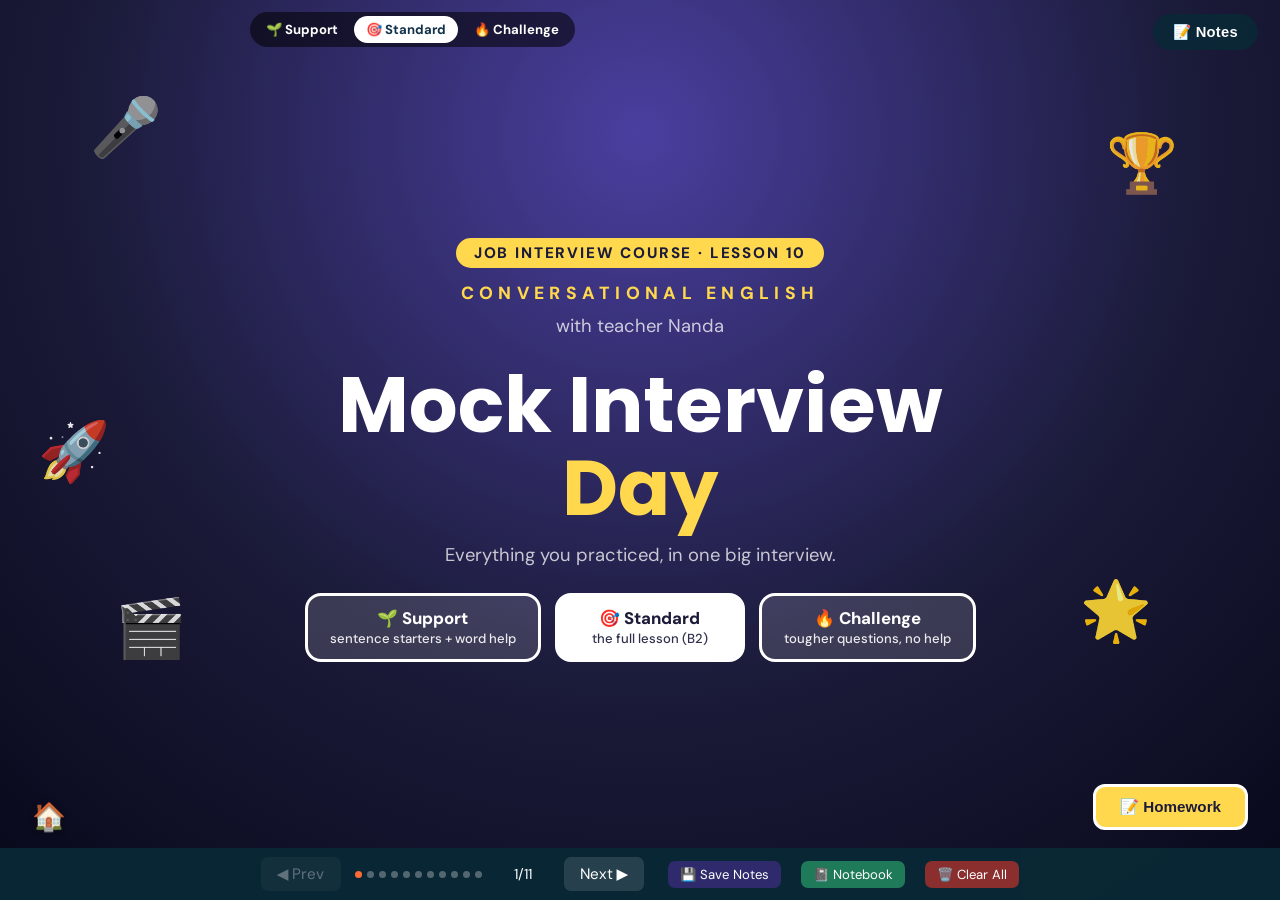
==== commit 40e182e6: "updates" ====
--- a/L10/index.html
+++ b/L10/index.html
@@ -496,6 +496,9 @@
 
 .rf-track{display:none!important}
 
+.ab-copied{align-self:center;font-weight:800;color:#1A7A4A;margin-left:6px}.ab-copied.warn{color:#C4614A}
+.btn-row{flex-wrap:wrap}
+
 :root{--c1:#1B1B3A;--c2:#F5B700;--c3:#FFF8DC;--c4:#FFD84D;--ink:#1B1B3A;--fh:'Poppins';--pattern:radial-gradient(rgba(245,183,0,.16) 2px,transparent 2.5px);--patsize:44px 44px;}
 body{font-family:'DM Sans','Segoe UI',system-ui,sans-serif;background:#1B1B3A;}
 #s1,#hw-cover{background:radial-gradient(circle at 50% 15%, #4A3F9F 0%, #1B1B3A 55%, #08081A 100%);align-items:center;justify-content:center;}
@@ -632,9 +635,8 @@
   <div id="counter">1/1</div>
   <button id="nextBtn" onclick="goTo(current+1)">Next ▶</button>
   <button id="dlNotesBtn" onclick="savePDF()" style="margin-left:10px;padding:5px 12px;background:#2E2A6B;color:#fff;border:none;border-radius:7px;font-size:.82rem;cursor:pointer;font-family:inherit;">💾 Save Notes</button>
-  <button onclick="this.blur();printAll()" style="margin-left:6px;padding:5px 12px;background:#0E5A8A;color:#fff;border:none;border-radius:7px;font-size:.82rem;cursor:pointer;font-family:inherit;">🖨️ Print Lesson</button>
   <button onclick="openNotebook()" style="margin-left:6px;padding:5px 12px;background:#1F7A5A;color:#fff;border:none;border-radius:7px;font-size:.82rem;cursor:pointer;font-family:inherit;">📓 Notebook</button>
-  <button onclick="this.blur();clearAllNotes()" title="Delete all notes and start a new lesson" style="margin-left:6px;padding:5px 12px;background:#8B2E2E;color:#fff;border:none;border-radius:7px;font-size:.82rem;cursor:pointer;font-family:inherit;">🗑️ Clear Notes</button>
+  <button onclick="this.blur();clearAllNotes()" title="Clear the notes and everything you filled in, to start fresh" style="margin-left:6px;padding:5px 12px;background:#8B2E2E;color:#fff;border:none;border-radius:7px;font-size:.82rem;cursor:pointer;font-family:inherit;">🗑️ Clear All</button>
 </div>
 
 <script>
@@ -778,11 +780,16 @@
 function saveNotes(){ notesData[current] = document.getElementById('notesTA').innerHTML; try{ localStorage.setItem(notesStoreKey, JSON.stringify(notesData)); }catch(e){} }
 function loadNotes(idx){ document.getElementById('notesTA').innerHTML = notesData[idx] || ''; }
 function clearAllNotes(){
-  if(!confirm('Delete all notes for this lesson? This cannot be undone.')) return;
-  Object.keys(notesData).forEach(function(k){ delete notesData[k]; });
-  var ta = document.getElementById('notesTA');
-  if (ta) ta.innerHTML = '';
-  try{ if (typeof notesStoreKey !== 'undefined') localStorage.removeItem(notesStoreKey); }catch(e){}
+  if(!confirm('Clear everything in this lesson? This deletes your notes AND all your answers (Answer Builders and Interview Notebook entries for this lesson). This cannot be undone.')) return;
+  try{
+    if (typeof notesStoreKey !== 'undefined') localStorage.removeItem(notesStoreKey);
+    document.querySelectorAll('.ab').forEach(function(ab){ localStorage.removeItem('jic::in::' + ab.dataset.key); });
+    var all = JSON.parse(localStorage.getItem('jic::ans')) || {};
+    Object.keys(all).forEach(function(k){ if (all[k].lesson === (document.body.dataset.lesson || '')) delete all[k]; });
+    localStorage.setItem('jic::ans', JSON.stringify(all));
+  }catch(e){}
+  window.__skipUnload = true;
+  location.reload();
 }
 function savePDF(){
   saveNotes();
@@ -1408,7 +1415,7 @@
     if (t) setTimeout(function(){ notesUnsaved = false; }, 300);
   });
   window.addEventListener('beforeunload', function(e){
-    if (notesUnsaved) { e.preventDefault(); e.returnValue = ''; return ''; }
+    if (notesUnsaved && !window.__skipUnload) { e.preventDefault(); e.returnValue = ''; return ''; }
   });
   var bar = document.getElementById('progBar'); var all = Array.prototype.slice.call(document.querySelectorAll('.slide'));
   function upd(){ var i = all.findIndex(function(x){ return x.classList.contains('active'); }); if (i < 0) return; bar.style.width = ((i+1)/all.length*100) + '%'; }
@@ -1426,7 +1433,14 @@
 function savePDF(){
   saveNotes();
   var hasNotes = Object.keys(notesData).some(function(k){ return notesData[k] && notesData[k].replace(/<[^>]*>/g,'').trim(); });
-  if (!hasNotes){ alert('No notes to save yet!'); return; }
+  var esc=function(s){ var d=document.createElement('div'); d.textContent=s; return d.innerHTML; };
+  var answers='';
+  document.querySelectorAll('.ab').forEach(function(ab){
+    var rows='';
+    ab.querySelectorAll('.ab-step').forEach(function(st){ var v=st.querySelector('.ab-in').value.trim(); if(v) rows+='<p style="margin:4px 0"><b>'+esc(st.querySelector('.ab-lab').textContent)+':</b> '+esc(v)+'</p>'; });
+    if(rows) answers+='<div class="card"><div class="card-header">&#9997;&#65039; '+esc(ab.dataset.title)+'</div><div class="card-body">'+rows+'</div></div>';
+  });
+  if (!hasNotes && !answers){ alert('No notes or answers to save yet!'); return; }
   var LESSON = 'https://teacher-nanda.github.io/English-for-Job-Interview/L10/index.html', HW = LESSON + '#homework';
   var win = window.open('', '_blank');
   var cards = '';
@@ -1461,20 +1475,20 @@
     '[style*="background-color"]{color:#1a1a1a!important}'+
     '.card-body,.card-body *{color:#1a1a1a!important}'+
     '*{print-color-adjust:exact;-webkit-print-color-adjust:exact}'+
+        '.hero{display:block;background:#2B1B5E;padding:14px 24px 16px;border-radius:0 0 16px 16px;overflow:visible}.hero:after{display:none}'+
+    '.hero .kicker{font-size:.75rem;margin:0 0 3px}.hero h1{font-family:Georgia,serif;font-size:1.85rem;margin:0 0 3px;line-height:1.15}.hero .dt{margin:0 0 9px;font-size:.98rem;color:#FFD84D;font-weight:700}'+
+    '.hero .row{display:flex;align-items:center;justify-content:space-between;gap:18px}.hero .row p{margin:0;font-size:1.02rem;line-height:1.45}'+
+    '.hero .bigbtn.lesson{flex:none;background:#FFD84D;color:#2B1B5E!important;border:0;box-shadow:none;font-size:1.02rem;padding:9px 18px;white-space:nowrap}.notes-title{margin-top:16px}'+
     '@media print{@page{margin:1.2cm}body{padding:0}.hero,.how{break-inside:avoid}}';
   var today = new Date().toLocaleDateString('en-US',{weekday:'long',year:'numeric',month:'long',day:'numeric'});
   var html = '<!DOCTYPE html><html><head><meta charset="UTF-8"><title>Notes – '+document.title+'</title>'+
     '<link href="https://fonts.googleapis.com/css2?family=Fredoka:wght@500;600&family=DM+Sans:wght@400;700;800&display=swap" rel="stylesheet">'+
     '<style>'+css+'</style></head><body>'+
     '<div class="hero"><p class="kicker">Conversational English with teacher Nanda</p>'+
-      '<h1>'+document.title.replace(' — ',' · ')+'</h1>'+
-      '<p class="sub">📝 Your notes from class</p><span class="date">'+today+'</span></div>'+
-    '<div class="how"><h2>👋 How to use this PDF</h2>'+
-      '<div class="step"><div class="n">1</div><p><b>Read your notes</b> below. These are the notes we made together in class.</p></div>'+
-      '<div class="step"><div class="n">2</div><p><b>Click the green button</b> to open the lesson on your computer, tablet or phone. You can practice our lesson content again or go to the Homework to review.</p></div>'+
-      '<div class="btns"><a class="bigbtn lesson" href="'+LESSON+'" target="_blank">▶ Open the lesson</a></div>'+
-      '<p class="link-note">If the button does not open, copy this link: '+LESSON+'</p></div>'+
-    '<h2 class="notes-title">📝 Notes from class</h2>'+cards+'</body></html>';
+    '<h1>'+document.title.replace(/^Lesson \d+\s*[—\-]\s*/,'')+'</h1><p class="dt">📅 '+today+'</p>'+
+    '<div class="row"><p>Below are the notes from our class. Click the button to open the lesson material and the homework.</p>'+
+    '<a class="bigbtn lesson" href="'+LESSON+'" target="_blank">▶ Open the lesson</a></div></div><!--hero-v3-->'+
+    (answers?'<h2 class="notes-title">📓 My Interview Notebook</h2>'+answers:'')+(cards?'<h2 class="notes-title">📝 Notes from class</h2>'+cards:'')+'</body></html>';
   win.document.write(html);
   win.document.close();
   setTimeout(function(){ win.print(); }, 700);
